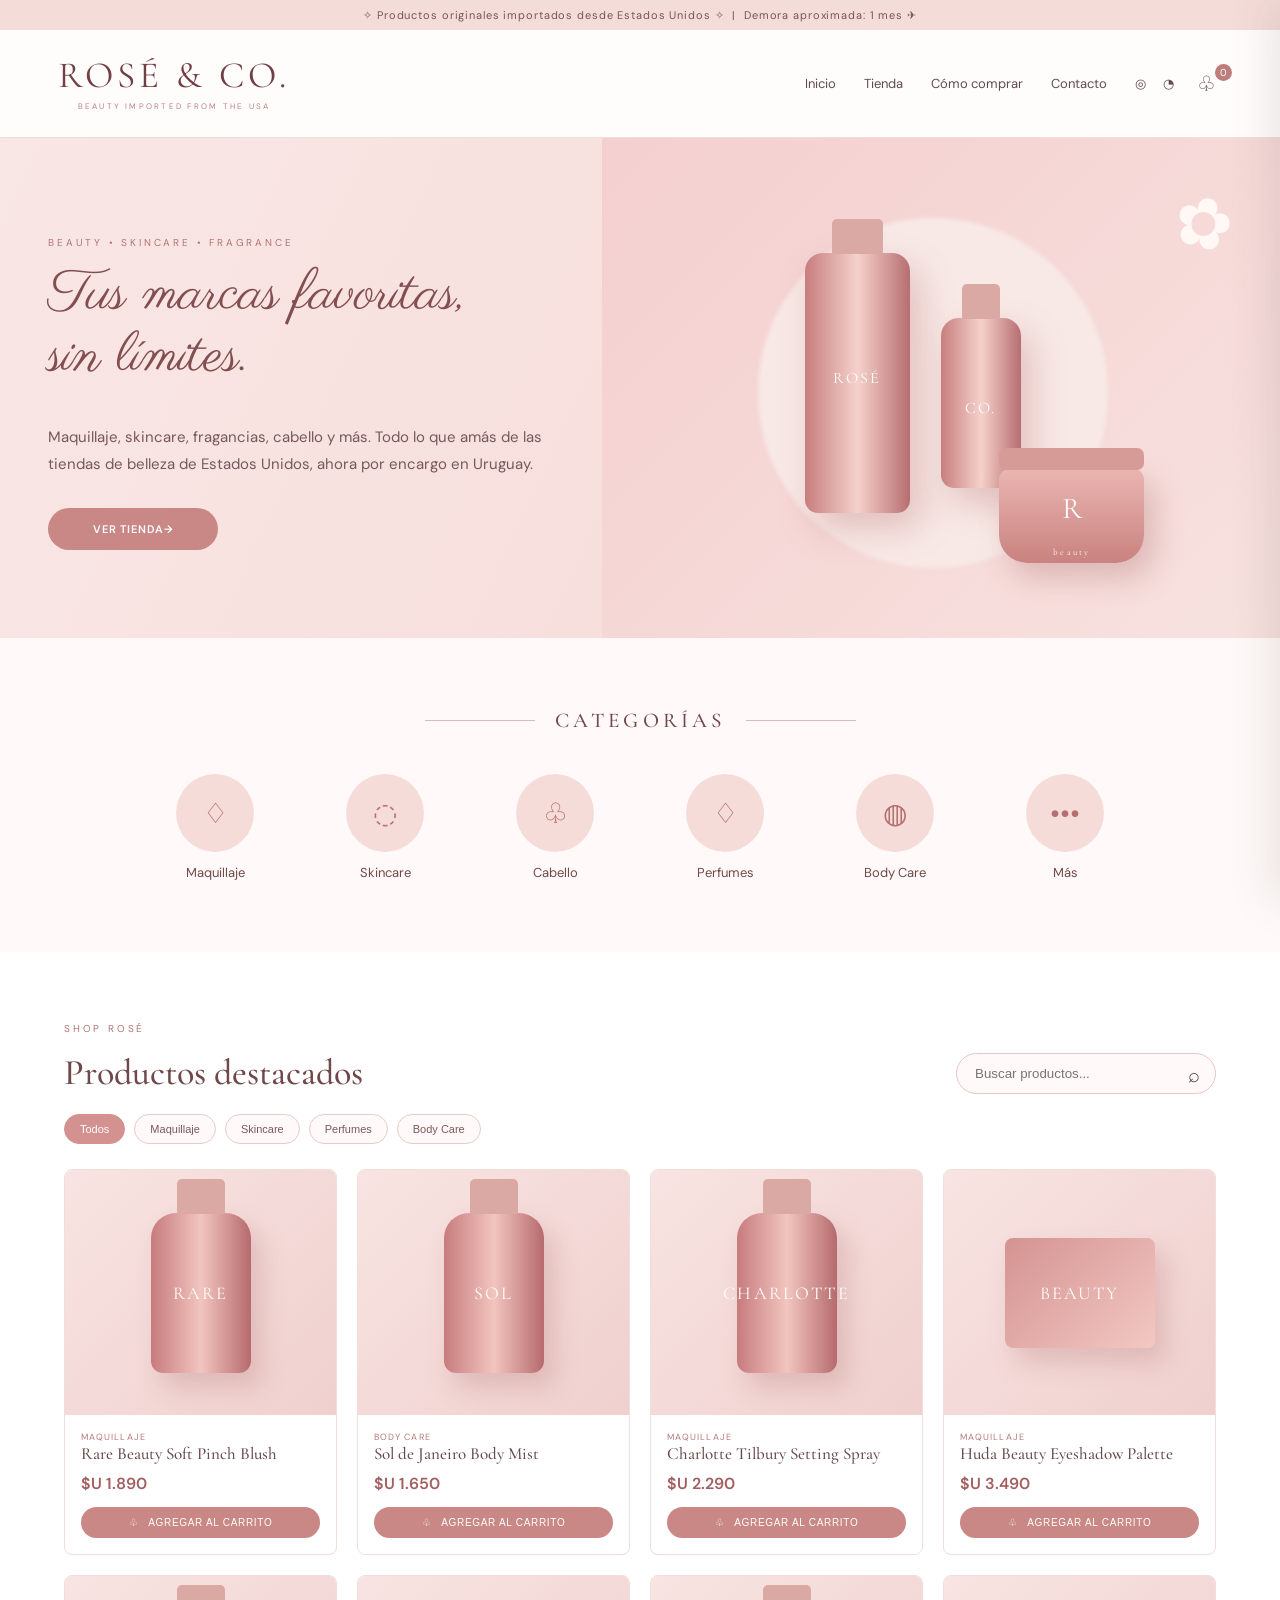
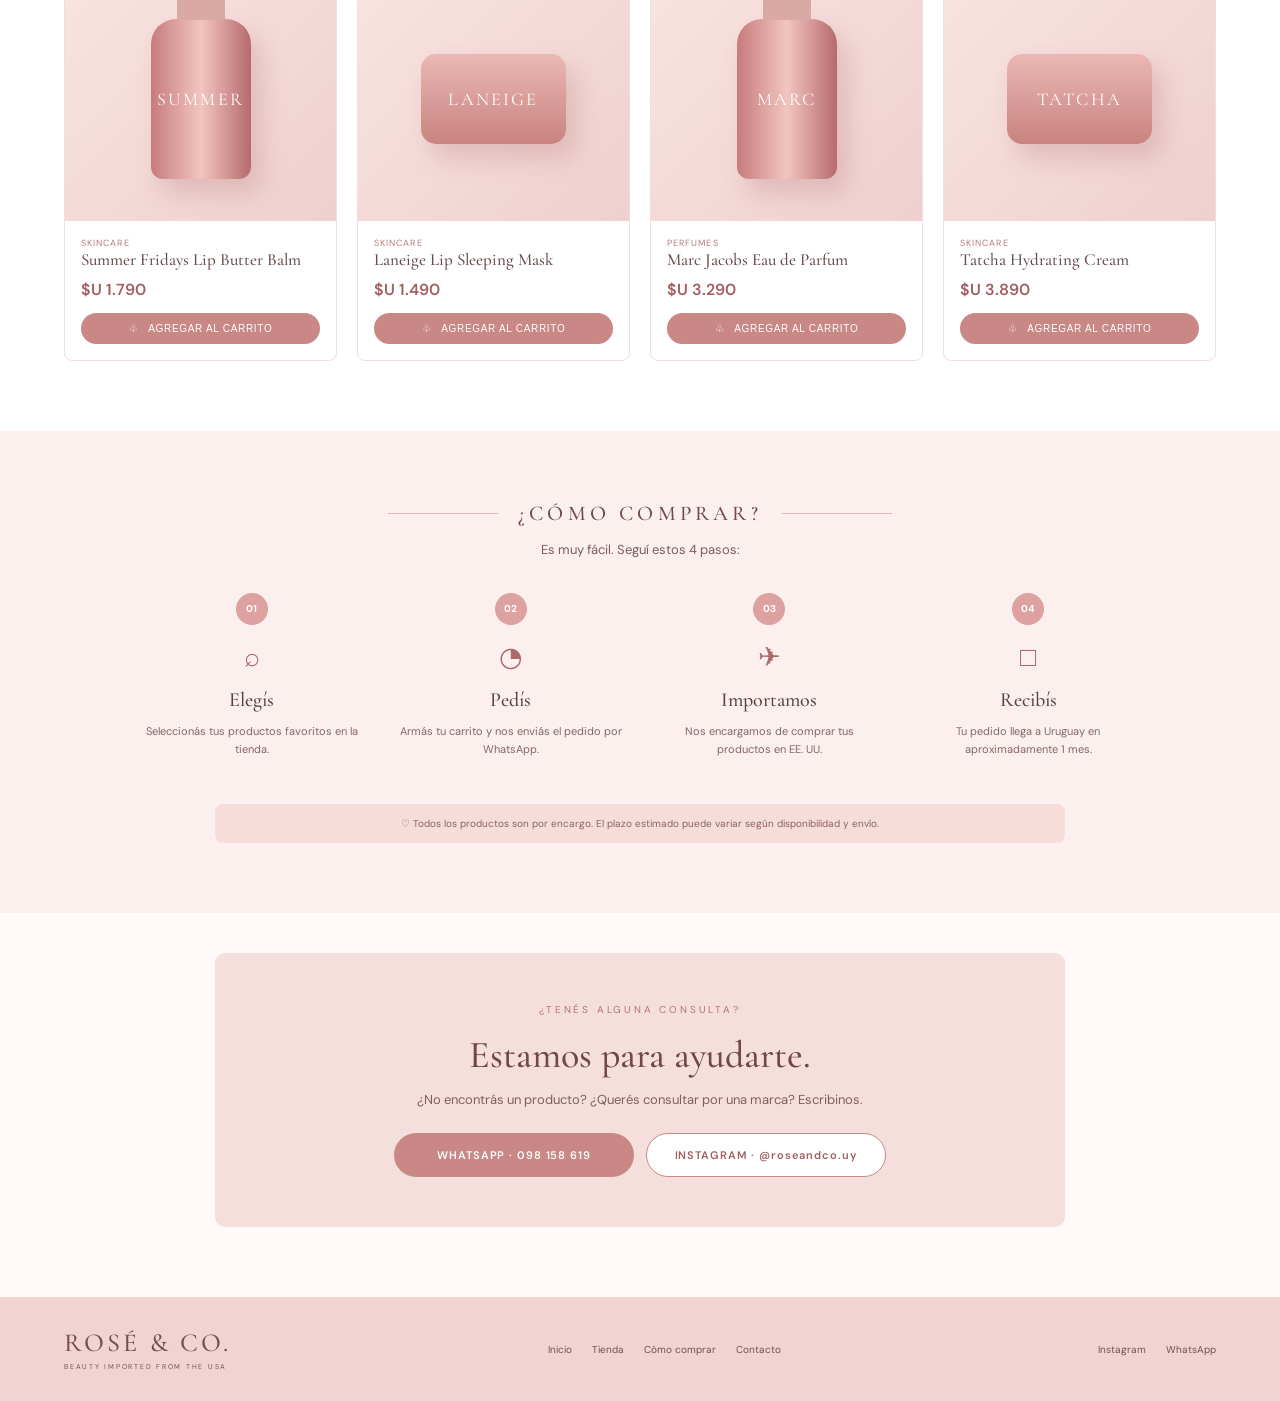
==== index.html @ e931d23b "Add files via upload" ====
<!DOCTYPE html>
<html lang="es">
<head>
  <meta charset="UTF-8">
  <meta name="viewport" content="width=device-width, initial-scale=1.0">
  <meta name="description" content="Rosé & Co. — Beauty importado de Estados Unidos por encargo.">
  <title>Rosé & Co. | Beauty from the USA</title>
  <link rel="preconnect" href="https://fonts.googleapis.com">
  <link rel="preconnect" href="https://fonts.gstatic.com" crossorigin>
  <link href="https://fonts.googleapis.com/css2?family=Cormorant+Garamond:wght@400;500;600&family=DM+Sans:wght@400;500;600&family=Parisienne&display=swap" rel="stylesheet">
  <link rel="stylesheet" href="styles.css">
</head>
<body>
  <div class="topbar">✧ Productos originales importados desde Estados Unidos ✧ &nbsp;|&nbsp; Demora aproximada: 1 mes ✈</div>

  <header class="header">
    <button class="mobile-menu" aria-label="Abrir menú">☰</button>
    <a class="logo" href="#inicio">
      <span>ROSÉ & CO.</span>
      <small>BEAUTY IMPORTED FROM THE USA</small>
    </a>
    <nav id="mainNav">
      <a href="#inicio">Inicio</a>
      <a href="#tienda">Tienda</a>
      <a href="#como-comprar">Cómo comprar</a>
      <a href="#contacto">Contacto</a>
    </nav>
    <div class="header-actions">
      <a href="https://instagram.com/roseandco.uy" target="_blank" aria-label="Instagram">◎</a>
      <a href="https://wa.me/59898158619" target="_blank" aria-label="WhatsApp">◔</a>
      <button class="cart-button" id="cartButton" aria-label="Abrir carrito">♧ <span id="cartCount">0</span></button>
    </div>
  </header>

  <main>
    <section class="hero" id="inicio">
      <div class="hero-copy">
        <p class="eyebrow">BEAUTY • SKINCARE • FRAGRANCE</p>
        <h1>Tus marcas favoritas,<br><em>sin límites.</em></h1>
        <p class="hero-text">Maquillaje, skincare, fragancias, cabello y más. Todo lo que amás de las tiendas de belleza de Estados Unidos, ahora por encargo en Uruguay.</p>
        <a class="primary-btn" href="#tienda">VER TIENDA <span>→</span></a>
      </div>
      <div class="hero-art" aria-hidden="true">
        <div class="glow"></div>
        <div class="bottle bottle-one"><span>ROSÉ</span></div>
        <div class="bottle bottle-two"><span>CO.</span></div>
        <div class="jar">R<br><small>beauty</small></div>
        <div class="flower">✿</div>
      </div>
    </section>

    <section class="categories section">
      <div class="section-title"><span></span><h2>CATEGORÍAS</h2><span></span></div>
      <div class="category-grid">
        <button class="category" data-category="Maquillaje"><i>♢</i><span>Maquillaje</span></button>
        <button class="category" data-category="Skincare"><i>◌</i><span>Skincare</span></button>
        <button class="category" data-category="Cabello"><i>♧</i><span>Cabello</span></button>
        <button class="category" data-category="Perfumes"><i>♢</i><span>Perfumes</span></button>
        <button class="category" data-category="Body Care"><i>◍</i><span>Body Care</span></button>
        <button class="category" data-category="Todos"><i>•••</i><span>Más</span></button>
      </div>
    </section>

    <section class="shop section" id="tienda">
      <div class="section-heading">
        <div>
          <p class="eyebrow">SHOP ROSÉ</p>
          <h2>Productos destacados</h2>
        </div>
        <div class="search-wrap">
          <input id="search" type="search" placeholder="Buscar productos..." aria-label="Buscar productos">
          <span>⌕</span>
        </div>
      </div>
      <div class="filter-row">
        <button class="filter active" data-filter="Todos">Todos</button>
        <button class="filter" data-filter="Maquillaje">Maquillaje</button>
        <button class="filter" data-filter="Skincare">Skincare</button>
        <button class="filter" data-filter="Perfumes">Perfumes</button>
        <button class="filter" data-filter="Body Care">Body Care</button>
      </div>
      <div class="product-grid" id="productGrid"></div>
    </section>

    <section class="how section" id="como-comprar">
      <div class="section-title"><span></span><h2>¿CÓMO COMPRAR?</h2><span></span></div>
      <p class="center-text">Es muy fácil. Seguí estos 4 pasos:</p>
      <div class="steps">
        <div class="step"><b>01</b><i>⌕</i><h3>Elegís</h3><p>Seleccionás tus productos favoritos en la tienda.</p></div>
        <div class="step"><b>02</b><i>◔</i><h3>Pedís</h3><p>Armás tu carrito y nos enviás el pedido por WhatsApp.</p></div>
        <div class="step"><b>03</b><i>✈</i><h3>Importamos</h3><p>Nos encargamos de comprar tus productos en EE. UU.</p></div>
        <div class="step"><b>04</b><i>□</i><h3>Recibís</h3><p>Tu pedido llega a Uruguay en aproximadamente 1 mes.</p></div>
      </div>
      <div class="notice">♡ Todos los productos son por encargo. El plazo estimado puede variar según disponibilidad y envío.</div>
    </section>

    <section class="contact section" id="contacto">
      <div class="contact-card">
        <p class="eyebrow">¿TENÉS ALGUNA CONSULTA?</p>
        <h2>Estamos para ayudarte.</h2>
        <p>¿No encontrás un producto? ¿Querés consultar por una marca? Escribinos.</p>
        <div class="contact-buttons">
          <a class="primary-btn" href="https://wa.me/59898158619?text=Hola%20Ros%C3%A9%20%26%20Co.%2C%20quiero%20hacer%20una%20consulta." target="_blank">WHATSAPP · 098 158 619</a>
          <a class="secondary-btn" href="https://instagram.com/roseandco.uy" target="_blank">INSTAGRAM · @roseandco.uy</a>
        </div>
      </div>
    </section>
  </main>

  <footer>
    <div class="footer-logo">ROSÉ & CO.<small>BEAUTY IMPORTED FROM THE USA</small></div>
    <div class="footer-links"><a href="#inicio">Inicio</a><a href="#tienda">Tienda</a><a href="#como-comprar">Cómo comprar</a><a href="#contacto">Contacto</a></div>
    <div class="footer-social"><a href="https://instagram.com/roseandco.uy" target="_blank">Instagram</a><a href="https://wa.me/59898158619" target="_blank">WhatsApp</a></div>
  </footer>

  <aside class="cart-panel" id="cartPanel" aria-label="Carrito">
    <div class="cart-head"><h2>Tu carrito</h2><button id="closeCart">×</button></div>
    <div class="cart-items" id="cartItems"><div class="empty-cart">Tu carrito está vacío ♡</div></div>
    <div class="cart-footer">
      <div class="total"><span>Total</span><strong id="cartTotal">$U 0</strong></div>
      <p>Los productos son por encargo y demoran aproximadamente 1 mes.</p>
      <button class="primary-btn full" id="checkout">REALIZAR PEDIDO POR WHATSAPP</button>
    </div>
  </aside>
  <div class="overlay" id="overlay"></div>

  <script src="script.js"></script>
</body>
</html>
---- styles.css ----
*{box-sizing:border-box}html{scroll-behavior:smooth}body{margin:0;background:#fffaf9;color:#593f40;font-family:"DM Sans",sans-serif}.topbar{background:#f4dcd9;color:#765557;text-align:center;font-size:11px;letter-spacing:.08em;padding:8px 12px}.header{height:108px;background:#fffdfc;border-bottom:1px solid #f0dedb;display:flex;align-items:center;justify-content:space-between;padding:0 4.5%;position:sticky;top:0;z-index:20}.logo{text-decoration:none;color:#713f43;text-align:center;line-height:1}.logo span{display:block;font-family:"Cormorant Garamond",serif;font-size:37px;letter-spacing:.11em}.logo small{display:block;margin-top:8px;font-size:8px;letter-spacing:.28em;color:#b88383}.header nav{display:flex;gap:28px;margin-left:auto;margin-right:28px}.header nav a,.header-actions a{color:#614b4d;text-decoration:none;font-size:13px}.header-actions{display:flex;align-items:center;gap:17px}.cart-button{border:0;background:transparent;color:#614b4d;font-size:21px;cursor:pointer;position:relative}.cart-button span{position:absolute;top:-7px;right:-10px;background:#bd7d7c;color:#fff;border-radius:50%;width:17px;height:17px;font:10px/17px "DM Sans"}.mobile-menu{display:none;border:0;background:none;font-size:22px;color:#71484a}.hero{min-height:500px;display:grid;grid-template-columns:47% 53%;background:linear-gradient(115deg,#f9e7e5,#f5d8d5);overflow:hidden}.hero-copy{padding:80px 8% 70px;display:flex;flex-direction:column;justify-content:center;position:relative;z-index:2}.eyebrow{font-size:10px;letter-spacing:.28em;color:#b27475;margin:0 0 16px}.hero h1{font-family:"Parisienne",cursive;font-size:56px;line-height:1.1;font-weight:400;color:#824e50;margin:0 0 20px}.hero h1 em{font-style:normal}.hero-text{max-width:500px;font-size:15px;line-height:1.8;color:#77585a;margin-bottom:30px}.primary-btn,.secondary-btn{display:inline-flex;align-items:center;justify-content:center;border-radius:30px;padding:14px 25px;text-decoration:none;font-size:11px;letter-spacing:.08em;font-weight:600;cursor:pointer;border:0}.primary-btn{background:#c98785;color:#fff}.primary-btn:hover{background:#b97472}.secondary-btn{border:1px solid #c98785;color:#a05e60;background:#fff}.hero .primary-btn{width:170px}.hero-art{position:relative;min-height:500px;background:radial-gradient(circle at 48% 42%,#fff8f6 0 13%,transparent 14%),linear-gradient(135deg,#f4cfcf,#f7e2df)}.glow{position:absolute;width:350px;height:350px;border-radius:50%;background:#f8e9e6;filter:blur(2px);top:80px;left:23%}.bottle{position:absolute;background:linear-gradient(90deg,#c77e7e,#f5d1cb,#b76e70);box-shadow:10px 15px 35px #b36d6d55;border-radius:18px 18px 13px 13px;color:white;text-align:center;font-family:"Cormorant Garamond";letter-spacing:.15em}.bottle-one{width:105px;height:260px;left:30%;top:115px;padding-top:115px}.bottle-two{width:80px;height:170px;left:50%;top:180px;padding-top:80px}.bottle:before{content:"";position:absolute;width:48%;height:35px;left:26%;top:-34px;background:#dba9a4;border-radius:5px 5px 2px 2px}.jar{position:absolute;right:20%;bottom:75px;width:145px;height:95px;background:linear-gradient(#eab6b2,#c98280);border-radius:12px 12px 28px 28px;color:white;text-align:center;padding-top:22px;font-family:"Cormorant Garamond";font-size:30px;box-shadow:10px 15px 30px #a9696955}.jar:before{content:"";position:absolute;left:0;top:-20px;width:100%;height:22px;background:#d69b97;border-radius:7px}.jar small{font-size:9px;letter-spacing:.25em}.flower{position:absolute;right:7%;top:40px;font-size:70px;color:#fff8f5;transform:rotate(15deg)}.section{padding:70px 5%}.section-title{display:flex;align-items:center;justify-content:center;gap:20px;margin-bottom:40px}.section-title span{height:1px;background:#ddbab7;width:110px}.section-title h2{font:500 21px "Cormorant Garamond";letter-spacing:.2em;color:#71484a;margin:0}.category-grid{display:grid;grid-template-columns:repeat(6,1fr);gap:20px;max-width:1000px;margin:auto}.category{background:none;border:0;color:#71484a;cursor:pointer;font-family:inherit}.category i{font-style:normal;display:flex;align-items:center;justify-content:center;margin:auto auto 12px;width:78px;height:78px;border-radius:50%;background:#f5dcd9;color:#b66f70;font-size:28px}.category span{font-size:13px}.shop{background:#fff}.section-heading{display:flex;align-items:end;justify-content:space-between;max-width:1180px;margin:auto 0 20px}.section-heading h2{font:500 36px "Cormorant Garamond";margin:0;color:#71484a}.search-wrap{position:relative}.search-wrap input{width:260px;border:1px solid #e3c8c5;border-radius:25px;padding:12px 40px 12px 18px;background:#fffaf9;outline:none;color:#71484a}.search-wrap span{position:absolute;right:16px;top:9px;font-size:20px}.filter-row{display:flex;gap:9px;max-width:1180px;margin:0 auto 25px;flex-wrap:wrap}.filter{border:1px solid #e5ccca;background:#fffaf9;border-radius:20px;padding:8px 15px;color:#7b595b;cursor:pointer;font-size:11px}.filter.active,.filter:hover{background:#d3918f;color:#fff;border-color:#d3918f}.product-grid{display:grid;grid-template-columns:repeat(4,1fr);gap:20px;max-width:1180px;margin:auto}.product-card{border:1px solid #f0dedb;background:#fff;border-radius:8px;overflow:hidden;transition:.2s}.product-card:hover{transform:translateY(-3px);box-shadow:0 12px 30px #8c595912}.product-image{height:245px;background:linear-gradient(135deg,#f8e4e2,#efd0ce);display:flex;align-items:center;justify-content:center;position:relative}.product-image .shape{width:100px;height:160px;border-radius:25px 25px 12px 12px;background:linear-gradient(90deg,#c77b7d,#f2c5bf,#b66a6d);box-shadow:10px 14px 25px #a6656540;display:flex;align-items:center;justify-content:center;color:white;font-family:"Cormorant Garamond";font-size:18px;letter-spacing:.12em}.product-image .shape.round{width:145px;height:90px;border-radius:15px;background:linear-gradient(#eab8b3,#c98380)}.product-image .shape.flat{width:150px;height:110px;border-radius:8px;background:linear-gradient(135deg,#d49391,#f3c8c3)}.product-info{padding:16px}.product-info h3{font:500 17px "Cormorant Garamond";margin:0 0 5px;color:#66494b}.product-info .category-name{font-size:9px;letter-spacing:.12em;color:#b17c7c;text-transform:uppercase}.price{font-weight:600;color:#a25e60;margin:9px 0 13px}.add{width:100%;border:0;border-radius:20px;padding:10px;background:#c98785;color:#fff;font-size:10px;letter-spacing:.07em;cursor:pointer}.how{background:#fcf0ee}.center-text{text-align:center;color:#7c5c5d;margin-top:-25px;margin-bottom:35px;font-size:13px}.steps{display:grid;grid-template-columns:repeat(4,1fr);max-width:1000px;margin:auto;gap:35px}.step{text-align:center;position:relative}.step b{display:block;margin:auto;width:32px;height:32px;border-radius:50%;background:#dda19f;color:white;font-size:10px;line-height:32px}.step i{display:block;font-style:normal;font-size:27px;color:#ad686a;margin:14px}.step h3{font:500 20px "Cormorant Garamond";margin:0}.step p{font-size:11px;line-height:1.6;color:#856566}.notice{max-width:850px;margin:35px auto 0;background:#f6ddda;border-radius:8px;padding:13px;text-align:center;font-size:10px;color:#8b6263}.contact{padding-top:40px}.contact-card{max-width:850px;margin:auto;background:#f5dfdc;border-radius:10px;padding:50px;text-align:center}.contact-card h2{font:500 38px "Cormorant Garamond";margin:0 0 10px;color:#71484a}.contact-card p:not(.eyebrow){font-size:13px;color:#805e60}.contact-buttons{display:flex;justify-content:center;gap:12px;margin-top:25px;flex-wrap:wrap}.contact-buttons .primary-btn,.contact-buttons .secondary-btn{min-width:240px}footer{background:#f1d4d2;padding:30px 5%;display:flex;align-items:center;justify-content:space-between;color:#754f51}.footer-logo{font:500 26px "Cormorant Garamond";letter-spacing:.12em}.footer-logo small{display:block;font:7px "DM Sans";letter-spacing:.25em;margin-top:4px}.footer-links,.footer-social{display:flex;gap:20px}.footer-links a,.footer-social a{font-size:10px;text-decoration:none;color:#754f51}.cart-panel{position:fixed;z-index:50;right:-430px;top:0;height:100vh;width:min(430px,100vw);background:#fffdfc;box-shadow:-10px 0 40px #593f4020;transition:.3s;display:flex;flex-direction:column}.cart-panel.open{right:0}.cart-head{display:flex;justify-content:space-between;align-items:center;padding:24px;border-bottom:1px solid #f0dedb}.cart-head h2{font:500 28px "Cormorant Garamond";margin:0}.cart-head button{border:0;background:none;font-size:30px;color:#71484a;cursor:pointer}.cart-items{padding:20px;overflow:auto;flex:1}.empty-cart{text-align:center;color:#a27677;padding:60px 20px}.cart-item{display:grid;grid-template-columns:70px 1fr auto;gap:12px;align-items:center;padding:12px 0;border-bottom:1px solid #f2e3e0}.cart-thumb{height:70px;border-radius:8px;background:linear-gradient(135deg,#f7dfdd,#e9c2bf);display:flex;align-items:center;justify-content:center;color:#9d6061;font-family:"Cormorant Garamond"}.cart-item h4{margin:0;font:500 16px "Cormorant Garamond"}.cart-item p{margin:4px 0;font-size:10px;color:#a06d6e}.qty{display:flex;align-items:center;gap:8px}.qty button{border:1px solid #e3c8c5;background:white;border-radius:50%;width:22px;height:22px;cursor:pointer;color:#a26061}.remove{border:0;background:none;color:#b87c7d;font-size:11px;cursor:pointer}.cart-footer{padding:20px;border-top:1px solid #f0dedb}.total{display:flex;justify-content:space-between;font-size:13px}.total strong{color:#a15f60;font-size:19px}.cart-footer p{font-size:10px;line-height:1.5;color:#8c6869}.full{width:100%}.overlay{display:none;position:fixed;inset:0;background:#4c303055;z-index:40}.overlay.show{display:block}
@media(max-width:900px){.header{height:82px}.mobile-menu{display:block}.header nav{display:none;position:absolute;top:82px;left:0;right:0;background:#fff;padding:20px;flex-direction:column;margin:0;border-bottom:1px solid #f0dedb}.header nav.open{display:flex}.logo span{font-size:29px}.header-actions{gap:10px}.hero{grid-template-columns:1fr}.hero-copy{padding:60px 7%}.hero-art{display:none}.category-grid{grid-template-columns:repeat(3,1fr)}.product-grid{grid-template-columns:repeat(2,1fr)}.steps{grid-template-columns:repeat(2,1fr)}.section-heading{align-items:start;gap:20px;flex-direction:column}.search-wrap input{width:min(100%,400px)}}
@media(max-width:560px){.topbar{font-size:9px}.header{padding:0 18px}.header-actions a{display:none}.hero h1{font-size:45px}.hero-text{font-size:13px}.section{padding:52px 18px}.category-grid{grid-template-columns:repeat(3,1fr);gap:18px 6px}.category i{width:62px;height:62px}.product-grid{grid-template-columns:1fr 1fr;gap:12px}.product-image{height:170px}.product-image .shape{transform:scale(.72)}.product-info{padding:11px}.product-info h3{font-size:15px}.steps{grid-template-columns:1fr 1fr;gap:18px}.contact-card{padding:35px 20px}.contact-card h2{font-size:32px}footer{flex-direction:column;gap:20px;text-align:center}.footer-links{flex-wrap:wrap;justify-content:center}}
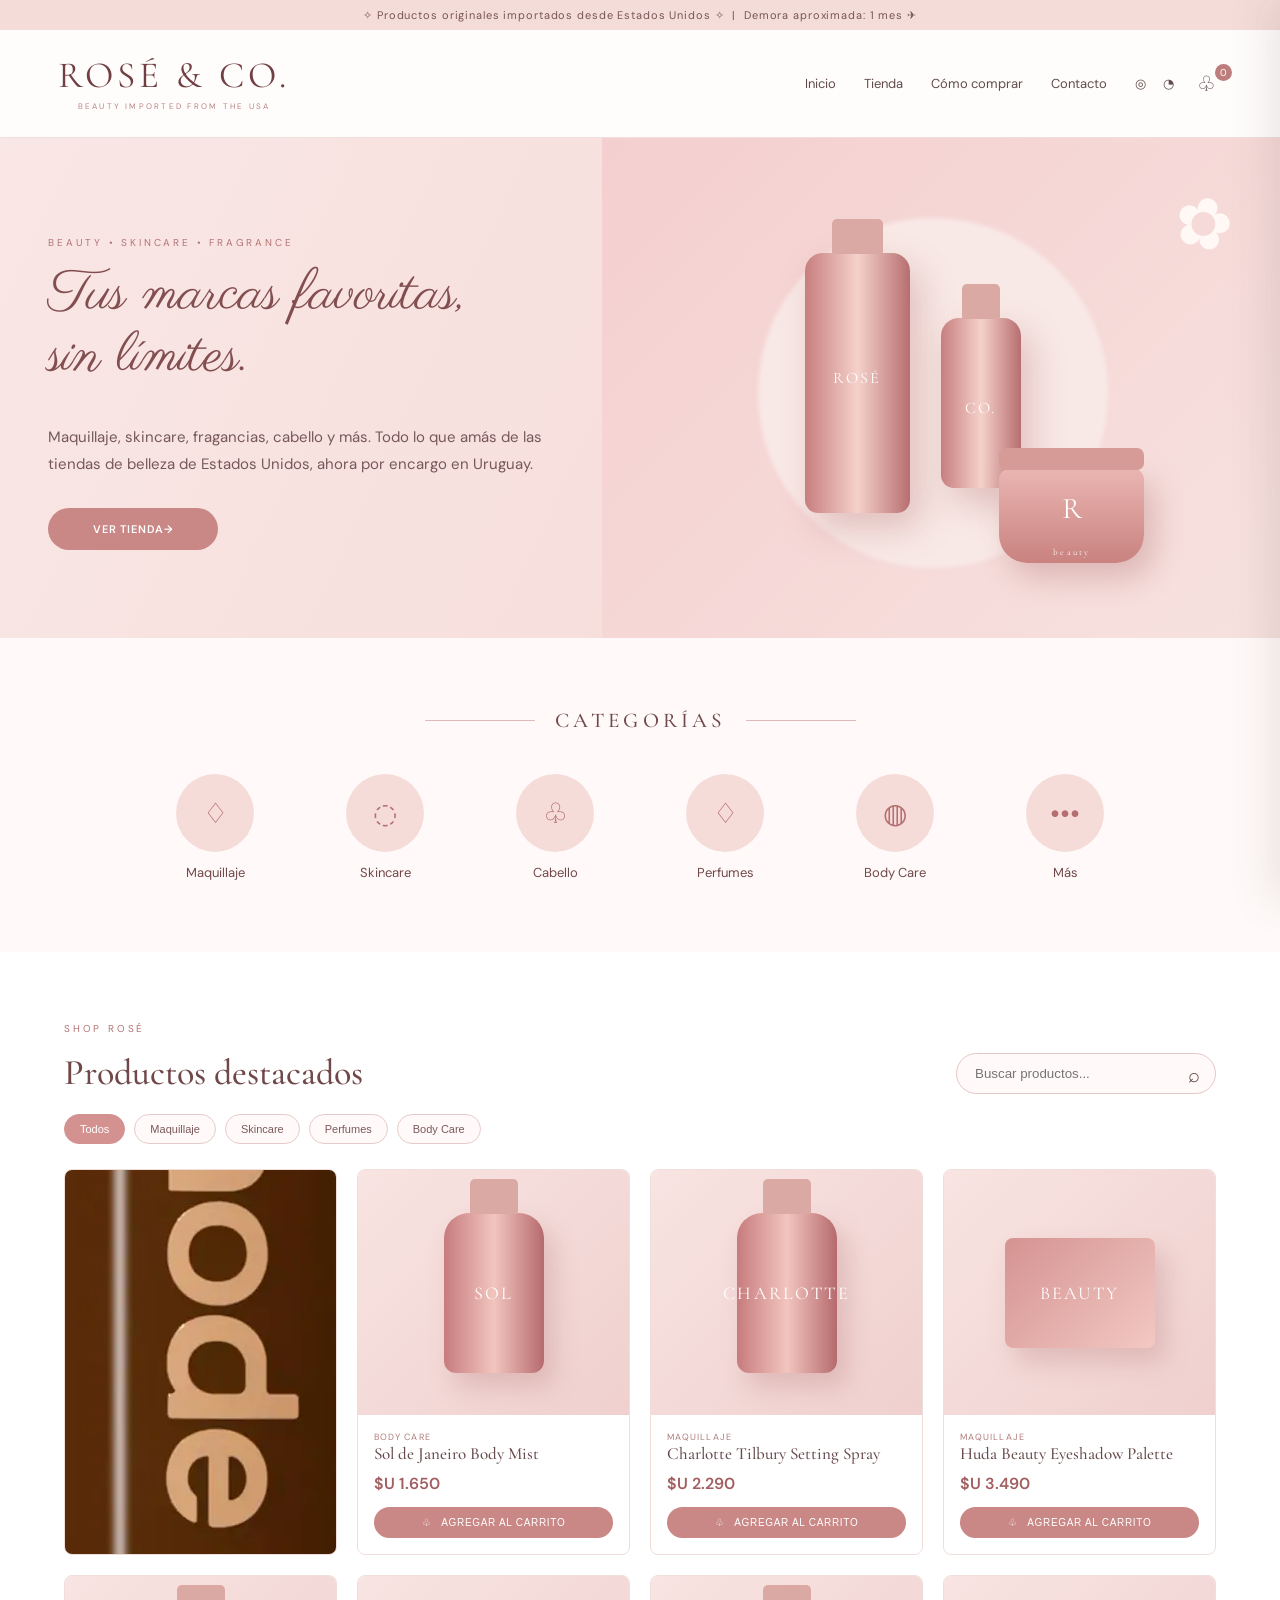
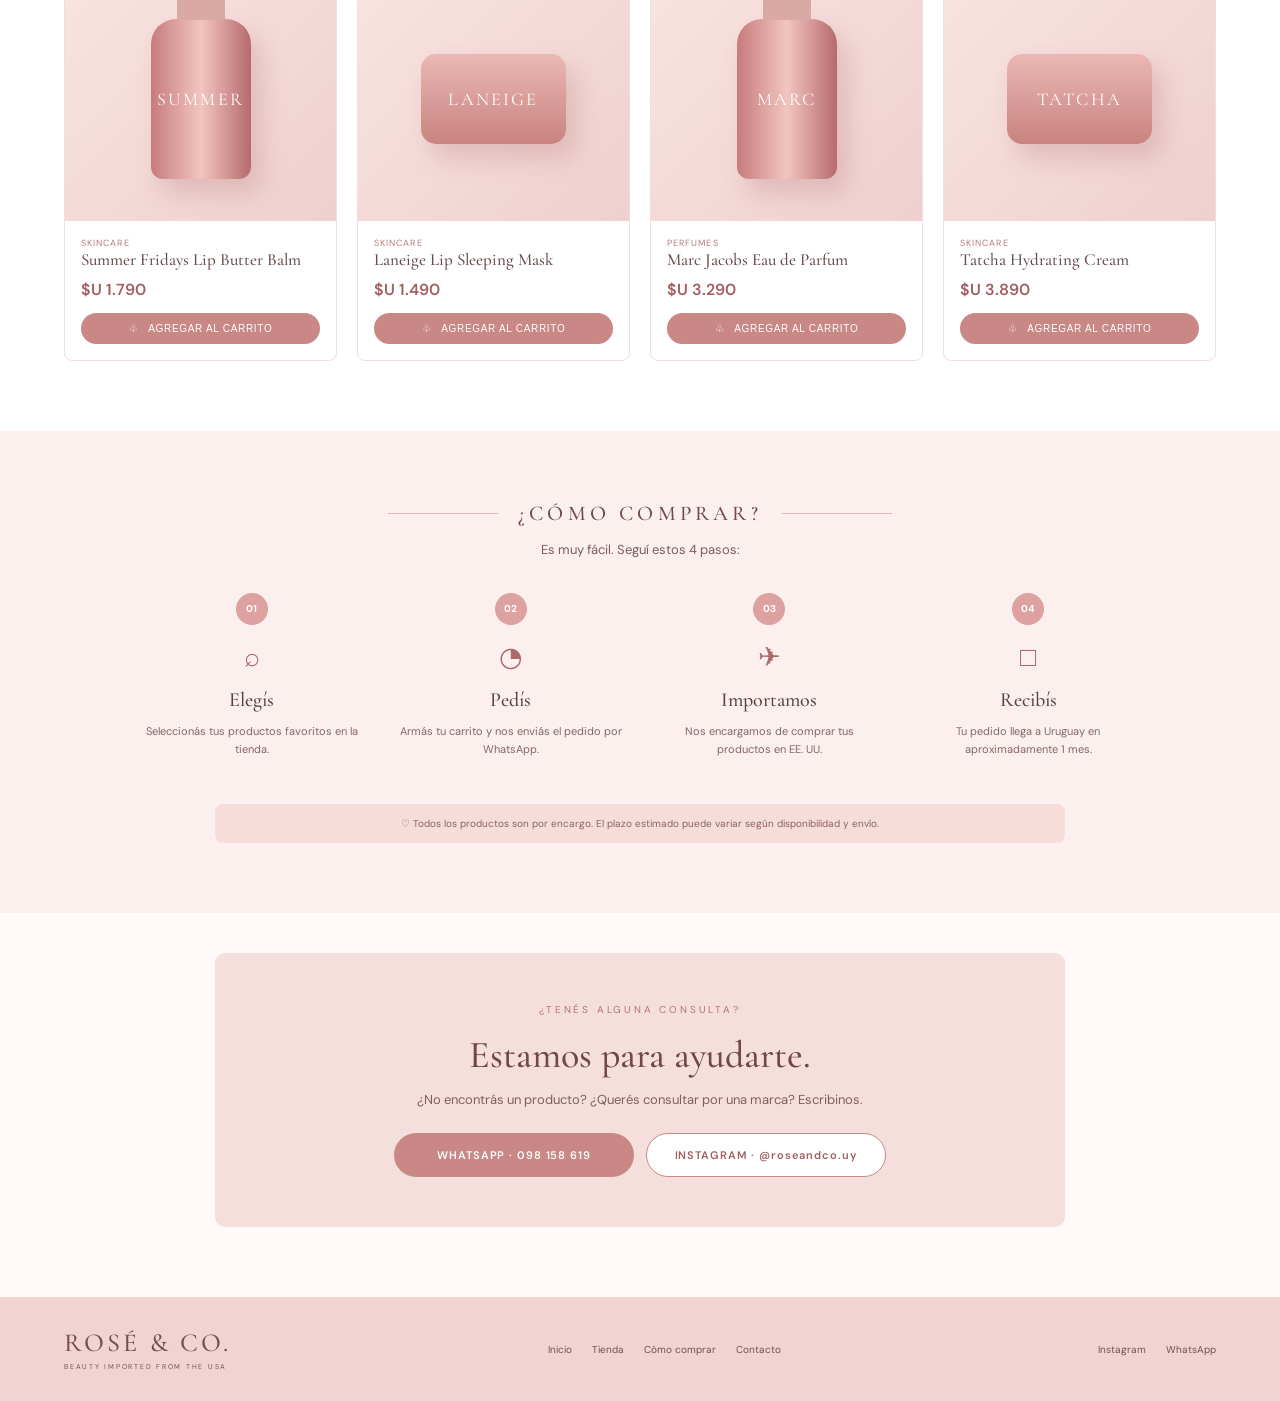
==== commit 1657d22e: "Refactor HTML structure and formatting" ====
--- a/index.html
+++ b/index.html
@@ -3,127 +3,578 @@
 <head>
   <meta charset="UTF-8">
   <meta name="viewport" content="width=device-width, initial-scale=1.0">
-  <meta name="description" content="Rosé & Co. — Beauty importado de Estados Unidos por encargo.">
+
+  <meta
+    name="description"
+    content="Rosé & Co. — Beauty importado de Estados Unidos por encargo."
+  >
+
   <title>Rosé & Co. | Beauty from the USA</title>
+
   <link rel="preconnect" href="https://fonts.googleapis.com">
   <link rel="preconnect" href="https://fonts.gstatic.com" crossorigin>
-  <link href="https://fonts.googleapis.com/css2?family=Cormorant+Garamond:wght@400;500;600&family=DM+Sans:wght@400;500;600&family=Parisienne&display=swap" rel="stylesheet">
+
+  <link
+    href="https://fonts.googleapis.com/css2?family=Cormorant+Garamond:wght@400;500;600&family=DM+Sans:wght@400;500;600&family=Parisienne&display=swap"
+    rel="stylesheet"
+  >
+
   <link rel="stylesheet" href="styles.css">
 </head>
+
 <body>
-  <div class="topbar">✧ Productos originales importados desde Estados Unidos ✧ &nbsp;|&nbsp; Demora aproximada: 1 mes ✈</div>
+
+  <div class="topbar">
+    ✧ Productos originales importados desde Estados Unidos ✧
+    &nbsp;|&nbsp;
+    Demora aproximada: 1 mes ✈
+  </div>
+
 
   <header class="header">
-    <button class="mobile-menu" aria-label="Abrir menú">☰</button>
+
+    <button class="mobile-menu" aria-label="Abrir menú">
+      ☰
+    </button>
+
     <a class="logo" href="#inicio">
       <span>ROSÉ & CO.</span>
       <small>BEAUTY IMPORTED FROM THE USA</small>
     </a>
+
     <nav id="mainNav">
       <a href="#inicio">Inicio</a>
       <a href="#tienda">Tienda</a>
       <a href="#como-comprar">Cómo comprar</a>
       <a href="#contacto">Contacto</a>
     </nav>
+
     <div class="header-actions">
-      <a href="https://instagram.com/roseandco.uy" target="_blank" aria-label="Instagram">◎</a>
-      <a href="https://wa.me/59898158619" target="_blank" aria-label="WhatsApp">◔</a>
-      <button class="cart-button" id="cartButton" aria-label="Abrir carrito">♧ <span id="cartCount">0</span></button>
-    </div>
+
+      <a
+        href="https://instagram.com/roseandco.uy"
+        target="_blank"
+        aria-label="Instagram"
+      >
+        ◎
+      </a>
+
+      <a
+        href="https://wa.me/59898158619"
+        target="_blank"
+        aria-label="WhatsApp"
+      >
+        ◔
+      </a>
+
+      <button
+        class="cart-button"
+        id="cartButton"
+        aria-label="Abrir carrito"
+      >
+        ♧
+        <span id="cartCount">0</span>
+      </button>
+
+    </div>
+
   </header>
 
+
   <main>
+
+    <!-- HERO -->
+
     <section class="hero" id="inicio">
+
       <div class="hero-copy">
-        <p class="eyebrow">BEAUTY • SKINCARE • FRAGRANCE</p>
-        <h1>Tus marcas favoritas,<br><em>sin límites.</em></h1>
-        <p class="hero-text">Maquillaje, skincare, fragancias, cabello y más. Todo lo que amás de las tiendas de belleza de Estados Unidos, ahora por encargo en Uruguay.</p>
-        <a class="primary-btn" href="#tienda">VER TIENDA <span>→</span></a>
-      </div>
+
+        <p class="eyebrow">
+          BEAUTY • SKINCARE • FRAGRANCE
+        </p>
+
+        <h1>
+          Tus marcas favoritas,<br>
+          <em>sin límites.</em>
+        </h1>
+
+        <p class="hero-text">
+          Maquillaje, skincare, fragancias, cabello y más.
+          Todo lo que amás de las tiendas de belleza de Estados Unidos,
+          ahora por encargo en Uruguay.
+        </p>
+
+        <a class="primary-btn" href="#tienda">
+          VER TIENDA
+          <span>→</span>
+        </a>
+
+      </div>
+
+
       <div class="hero-art" aria-hidden="true">
+
         <div class="glow"></div>
-        <div class="bottle bottle-one"><span>ROSÉ</span></div>
-        <div class="bottle bottle-two"><span>CO.</span></div>
-        <div class="jar">R<br><small>beauty</small></div>
-        <div class="flower">✿</div>
-      </div>
+
+        <div class="bottle bottle-one">
+          <span>ROSÉ</span>
+        </div>
+
+        <div class="bottle bottle-two">
+          <span>CO.</span>
+        </div>
+
+        <div class="jar">
+          R
+          <br>
+          <small>beauty</small>
+        </div>
+
+        <div class="flower">
+          ✿
+        </div>
+
+      </div>
+
     </section>
 
+
+    <!-- CATEGORÍAS -->
+
     <section class="categories section">
-      <div class="section-title"><span></span><h2>CATEGORÍAS</h2><span></span></div>
+
+      <div class="section-title">
+        <span></span>
+        <h2>CATEGORÍAS</h2>
+        <span></span>
+      </div>
+
+
       <div class="category-grid">
-        <button class="category" data-category="Maquillaje"><i>♢</i><span>Maquillaje</span></button>
-        <button class="category" data-category="Skincare"><i>◌</i><span>Skincare</span></button>
-        <button class="category" data-category="Cabello"><i>♧</i><span>Cabello</span></button>
-        <button class="category" data-category="Perfumes"><i>♢</i><span>Perfumes</span></button>
-        <button class="category" data-category="Body Care"><i>◍</i><span>Body Care</span></button>
-        <button class="category" data-category="Todos"><i>•••</i><span>Más</span></button>
-      </div>
+
+        <button
+          class="category"
+          data-category="Maquillaje"
+        >
+          <i>♢</i>
+          <span>Maquillaje</span>
+        </button>
+
+
+        <button
+          class="category"
+          data-category="Skincare"
+        >
+          <i>◌</i>
+          <span>Skincare</span>
+        </button>
+
+
+        <button
+          class="category"
+          data-category="Cabello"
+        >
+          <i>♧</i>
+          <span>Cabello</span>
+        </button>
+
+
+        <button
+          class="category"
+          data-category="Perfumes"
+        >
+          <i>♢</i>
+          <span>Perfumes</span>
+        </button>
+
+
+        <button
+          class="category"
+          data-category="Body Care"
+        >
+          <i>◍</i>
+          <span>Body Care</span>
+        </button>
+
+
+        <button
+          class="category"
+          data-category="Todos"
+        >
+          <i>•••</i>
+          <span>Más</span>
+        </button>
+
+      </div>
+
     </section>
 
+
+    <!-- TIENDA -->
+
     <section class="shop section" id="tienda">
+
       <div class="section-heading">
+
         <div>
-          <p class="eyebrow">SHOP ROSÉ</p>
-          <h2>Productos destacados</h2>
-        </div>
+
+          <p class="eyebrow">
+            SHOP ROSÉ
+          </p>
+
+          <h2>
+            Productos destacados
+          </h2>
+
+        </div>
+
+
         <div class="search-wrap">
-          <input id="search" type="search" placeholder="Buscar productos..." aria-label="Buscar productos">
+
+          <input
+            id="search"
+            type="search"
+            placeholder="Buscar productos..."
+            aria-label="Buscar productos"
+          >
+
           <span>⌕</span>
-        </div>
-      </div>
+
+        </div>
+
+      </div>
+
+
       <div class="filter-row">
-        <button class="filter active" data-filter="Todos">Todos</button>
-        <button class="filter" data-filter="Maquillaje">Maquillaje</button>
-        <button class="filter" data-filter="Skincare">Skincare</button>
-        <button class="filter" data-filter="Perfumes">Perfumes</button>
-        <button class="filter" data-filter="Body Care">Body Care</button>
-      </div>
-      <div class="product-grid" id="productGrid"></div>
+
+        <button
+          class="filter active"
+          data-filter="Todos"
+        >
+          Todos
+        </button>
+
+        <button
+          class="filter"
+          data-filter="Maquillaje"
+        >
+          Maquillaje
+        </button>
+
+        <button
+          class="filter"
+          data-filter="Skincare"
+        >
+          Skincare
+        </button>
+
+        <button
+          class="filter"
+          data-filter="Perfumes"
+        >
+          Perfumes
+        </button>
+
+        <button
+          class="filter"
+          data-filter="Body Care"
+        >
+          Body Care
+        </button>
+
+      </div>
+
+
+      <div
+        class="product-grid"
+        id="productGrid"
+      >
+      </div>
+
     </section>
 
+
+    <!-- CÓMO COMPRAR -->
+
     <section class="how section" id="como-comprar">
-      <div class="section-title"><span></span><h2>¿CÓMO COMPRAR?</h2><span></span></div>
-      <p class="center-text">Es muy fácil. Seguí estos 4 pasos:</p>
+
+      <div class="section-title">
+        <span></span>
+        <h2>¿CÓMO COMPRAR?</h2>
+        <span></span>
+      </div>
+
+      <p class="center-text">
+        Es muy fácil. Seguí estos 4 pasos:
+      </p>
+
+
       <div class="steps">
-        <div class="step"><b>01</b><i>⌕</i><h3>Elegís</h3><p>Seleccionás tus productos favoritos en la tienda.</p></div>
-        <div class="step"><b>02</b><i>◔</i><h3>Pedís</h3><p>Armás tu carrito y nos enviás el pedido por WhatsApp.</p></div>
-        <div class="step"><b>03</b><i>✈</i><h3>Importamos</h3><p>Nos encargamos de comprar tus productos en EE. UU.</p></div>
-        <div class="step"><b>04</b><i>□</i><h3>Recibís</h3><p>Tu pedido llega a Uruguay en aproximadamente 1 mes.</p></div>
-      </div>
-      <div class="notice">♡ Todos los productos son por encargo. El plazo estimado puede variar según disponibilidad y envío.</div>
+
+        <div class="step">
+
+          <b>01</b>
+
+          <i>⌕</i>
+
+          <h3>
+            Elegís
+          </h3>
+
+          <p>
+            Seleccionás tus productos favoritos en la tienda.
+          </p>
+
+        </div>
+
+
+        <div class="step">
+
+          <b>02</b>
+
+          <i>◔</i>
+
+          <h3>
+            Pedís
+          </h3>
+
+          <p>
+            Armás tu carrito y nos enviás el pedido por WhatsApp.
+          </p>
+
+        </div>
+
+
+        <div class="step">
+
+          <b>03</b>
+
+          <i>✈</i>
+
+          <h3>
+            Importamos
+          </h3>
+
+          <p>
+            Nos encargamos de comprar tus productos en EE. UU.
+          </p>
+
+        </div>
+
+
+        <div class="step">
+
+          <b>04</b>
+
+          <i>□</i>
+
+          <h3>
+            Recibís
+          </h3>
+
+          <p>
+            Tu pedido llega a Uruguay en aproximadamente 1 mes.
+          </p>
+
+        </div>
+
+      </div>
+
+
+      <div class="notice">
+        ♡ Todos los productos son por encargo.
+        El plazo estimado puede variar según disponibilidad y envío.
+      </div>
+
     </section>
 
-    <section class="contact section" id="contacto">
+
+    <!-- CONTACTO -->
+
+    <section
+      class="contact section"
+      id="contacto"
+    >
+
       <div class="contact-card">
-        <p class="eyebrow">¿TENÉS ALGUNA CONSULTA?</p>
-        <h2>Estamos para ayudarte.</h2>
-        <p>¿No encontrás un producto? ¿Querés consultar por una marca? Escribinos.</p>
+
+        <p class="eyebrow">
+          ¿TENÉS ALGUNA CONSULTA?
+        </p>
+
+        <h2>
+          Estamos para ayudarte.
+        </h2>
+
+        <p>
+          ¿No encontrás un producto?
+          ¿Querés consultar por una marca?
+          Escribinos.
+        </p>
+
+
         <div class="contact-buttons">
-          <a class="primary-btn" href="https://wa.me/59898158619?text=Hola%20Ros%C3%A9%20%26%20Co.%2C%20quiero%20hacer%20una%20consulta." target="_blank">WHATSAPP · 098 158 619</a>
-          <a class="secondary-btn" href="https://instagram.com/roseandco.uy" target="_blank">INSTAGRAM · @roseandco.uy</a>
-        </div>
-      </div>
+
+          <a
+            class="primary-btn"
+            href="https://wa.me/59898158619?text=Hola%20Ros%C3%A9%20%26%20Co.%2C%20quiero%20hacer%20una%20consulta."
+            target="_blank"
+          >
+            WHATSAPP · 098 158 619
+          </a>
+
+
+          <a
+            class="secondary-btn"
+            href="https://instagram.com/roseandco.uy"
+            target="_blank"
+          >
+            INSTAGRAM · @roseandco.uy
+          </a>
+
+        </div>
+
+      </div>
+
     </section>
+
   </main>
 
+
+  <!-- FOOTER -->
+
   <footer>
-    <div class="footer-logo">ROSÉ & CO.<small>BEAUTY IMPORTED FROM THE USA</small></div>
-    <div class="footer-links"><a href="#inicio">Inicio</a><a href="#tienda">Tienda</a><a href="#como-comprar">Cómo comprar</a><a href="#contacto">Contacto</a></div>
-    <div class="footer-social"><a href="https://instagram.com/roseandco.uy" target="_blank">Instagram</a><a href="https://wa.me/59898158619" target="_blank">WhatsApp</a></div>
+
+    <div class="footer-logo">
+      ROSÉ & CO.
+
+      <small>
+        BEAUTY IMPORTED FROM THE USA
+      </small>
+    </div>
+
+
+    <div class="footer-links">
+
+      <a href="#inicio">
+        Inicio
+      </a>
+
+      <a href="#tienda">
+        Tienda
+      </a>
+
+      <a href="#como-comprar">
+        Cómo comprar
+      </a>
+
+      <a href="#contacto">
+        Contacto
+      </a>
+
+    </div>
+
+
+    <div class="footer-social">
+
+      <a
+        href="https://instagram.com/roseandco.uy"
+        target="_blank"
+      >
+        Instagram
+      </a>
+
+      <a
+        href="https://wa.me/59898158619"
+        target="_blank"
+      >
+        WhatsApp
+      </a>
+
+    </div>
+
   </footer>
 
-  <aside class="cart-panel" id="cartPanel" aria-label="Carrito">
-    <div class="cart-head"><h2>Tu carrito</h2><button id="closeCart">×</button></div>
-    <div class="cart-items" id="cartItems"><div class="empty-cart">Tu carrito está vacío ♡</div></div>
+
+  <!-- CARRITO -->
+
+  <aside
+    class="cart-panel"
+    id="cartPanel"
+    aria-label="Carrito"
+  >
+
+    <div class="cart-head">
+
+      <h2>
+        Tu carrito
+      </h2>
+
+      <button id="closeCart">
+        ×
+      </button>
+
+    </div>
+
+
+    <div
+      class="cart-items"
+      id="cartItems"
+    >
+
+      <div class="empty-cart">
+        Tu carrito está vacío ♡
+      </div>
+
+    </div>
+
+
     <div class="cart-footer">
-      <div class="total"><span>Total</span><strong id="cartTotal">$U 0</strong></div>
-      <p>Los productos son por encargo y demoran aproximadamente 1 mes.</p>
-      <button class="primary-btn full" id="checkout">REALIZAR PEDIDO POR WHATSAPP</button>
-    </div>
+
+      <div class="total">
+
+        <span>
+          Total
+        </span>
+
+        <strong id="cartTotal">
+          $U 0
+        </strong>
+
+      </div>
+
+
+      <p>
+        Los productos son por encargo
+        y demoran aproximadamente 1 mes.
+      </p>
+
+
+      <button
+        class="primary-btn full"
+        id="checkout"
+      >
+        REALIZAR PEDIDO POR WHATSAPP
+      </button>
+
+    </div>
+
   </aside>
-  <div class="overlay" id="overlay"></div>
-
+
+
+  <div
+    class="overlay"
+    id="overlay"
+  >
+  </div>
+
+
+  <!-- IMPORTANTE:
+       products.js tiene que cargarse ANTES que script.js
+  -->
+
+  <script src="products.js"></script>
   <script src="script.js"></script>
+
 </body>
 </html>
--- a/styles.css
+++ b/styles.css
@@ -1,3 +1,51 @@
 *{box-sizing:border-box}html{scroll-behavior:smooth}body{margin:0;background:#fffaf9;color:#593f40;font-family:"DM Sans",sans-serif}.topbar{background:#f4dcd9;color:#765557;text-align:center;font-size:11px;letter-spacing:.08em;padding:8px 12px}.header{height:108px;background:#fffdfc;border-bottom:1px solid #f0dedb;display:flex;align-items:center;justify-content:space-between;padding:0 4.5%;position:sticky;top:0;z-index:20}.logo{text-decoration:none;color:#713f43;text-align:center;line-height:1}.logo span{display:block;font-family:"Cormorant Garamond",serif;font-size:37px;letter-spacing:.11em}.logo small{display:block;margin-top:8px;font-size:8px;letter-spacing:.28em;color:#b88383}.header nav{display:flex;gap:28px;margin-left:auto;margin-right:28px}.header nav a,.header-actions a{color:#614b4d;text-decoration:none;font-size:13px}.header-actions{display:flex;align-items:center;gap:17px}.cart-button{border:0;background:transparent;color:#614b4d;font-size:21px;cursor:pointer;position:relative}.cart-button span{position:absolute;top:-7px;right:-10px;background:#bd7d7c;color:#fff;border-radius:50%;width:17px;height:17px;font:10px/17px "DM Sans"}.mobile-menu{display:none;border:0;background:none;font-size:22px;color:#71484a}.hero{min-height:500px;display:grid;grid-template-columns:47% 53%;background:linear-gradient(115deg,#f9e7e5,#f5d8d5);overflow:hidden}.hero-copy{padding:80px 8% 70px;display:flex;flex-direction:column;justify-content:center;position:relative;z-index:2}.eyebrow{font-size:10px;letter-spacing:.28em;color:#b27475;margin:0 0 16px}.hero h1{font-family:"Parisienne",cursive;font-size:56px;line-height:1.1;font-weight:400;color:#824e50;margin:0 0 20px}.hero h1 em{font-style:normal}.hero-text{max-width:500px;font-size:15px;line-height:1.8;color:#77585a;margin-bottom:30px}.primary-btn,.secondary-btn{display:inline-flex;align-items:center;justify-content:center;border-radius:30px;padding:14px 25px;text-decoration:none;font-size:11px;letter-spacing:.08em;font-weight:600;cursor:pointer;border:0}.primary-btn{background:#c98785;color:#fff}.primary-btn:hover{background:#b97472}.secondary-btn{border:1px solid #c98785;color:#a05e60;background:#fff}.hero .primary-btn{width:170px}.hero-art{position:relative;min-height:500px;background:radial-gradient(circle at 48% 42%,#fff8f6 0 13%,transparent 14%),linear-gradient(135deg,#f4cfcf,#f7e2df)}.glow{position:absolute;width:350px;height:350px;border-radius:50%;background:#f8e9e6;filter:blur(2px);top:80px;left:23%}.bottle{position:absolute;background:linear-gradient(90deg,#c77e7e,#f5d1cb,#b76e70);box-shadow:10px 15px 35px #b36d6d55;border-radius:18px 18px 13px 13px;color:white;text-align:center;font-family:"Cormorant Garamond";letter-spacing:.15em}.bottle-one{width:105px;height:260px;left:30%;top:115px;padding-top:115px}.bottle-two{width:80px;height:170px;left:50%;top:180px;padding-top:80px}.bottle:before{content:"";position:absolute;width:48%;height:35px;left:26%;top:-34px;background:#dba9a4;border-radius:5px 5px 2px 2px}.jar{position:absolute;right:20%;bottom:75px;width:145px;height:95px;background:linear-gradient(#eab6b2,#c98280);border-radius:12px 12px 28px 28px;color:white;text-align:center;padding-top:22px;font-family:"Cormorant Garamond";font-size:30px;box-shadow:10px 15px 30px #a9696955}.jar:before{content:"";position:absolute;left:0;top:-20px;width:100%;height:22px;background:#d69b97;border-radius:7px}.jar small{font-size:9px;letter-spacing:.25em}.flower{position:absolute;right:7%;top:40px;font-size:70px;color:#fff8f5;transform:rotate(15deg)}.section{padding:70px 5%}.section-title{display:flex;align-items:center;justify-content:center;gap:20px;margin-bottom:40px}.section-title span{height:1px;background:#ddbab7;width:110px}.section-title h2{font:500 21px "Cormorant Garamond";letter-spacing:.2em;color:#71484a;margin:0}.category-grid{display:grid;grid-template-columns:repeat(6,1fr);gap:20px;max-width:1000px;margin:auto}.category{background:none;border:0;color:#71484a;cursor:pointer;font-family:inherit}.category i{font-style:normal;display:flex;align-items:center;justify-content:center;margin:auto auto 12px;width:78px;height:78px;border-radius:50%;background:#f5dcd9;color:#b66f70;font-size:28px}.category span{font-size:13px}.shop{background:#fff}.section-heading{display:flex;align-items:end;justify-content:space-between;max-width:1180px;margin:auto 0 20px}.section-heading h2{font:500 36px "Cormorant Garamond";margin:0;color:#71484a}.search-wrap{position:relative}.search-wrap input{width:260px;border:1px solid #e3c8c5;border-radius:25px;padding:12px 40px 12px 18px;background:#fffaf9;outline:none;color:#71484a}.search-wrap span{position:absolute;right:16px;top:9px;font-size:20px}.filter-row{display:flex;gap:9px;max-width:1180px;margin:0 auto 25px;flex-wrap:wrap}.filter{border:1px solid #e5ccca;background:#fffaf9;border-radius:20px;padding:8px 15px;color:#7b595b;cursor:pointer;font-size:11px}.filter.active,.filter:hover{background:#d3918f;color:#fff;border-color:#d3918f}.product-grid{display:grid;grid-template-columns:repeat(4,1fr);gap:20px;max-width:1180px;margin:auto}.product-card{border:1px solid #f0dedb;background:#fff;border-radius:8px;overflow:hidden;transition:.2s}.product-card:hover{transform:translateY(-3px);box-shadow:0 12px 30px #8c595912}.product-image{height:245px;background:linear-gradient(135deg,#f8e4e2,#efd0ce);display:flex;align-items:center;justify-content:center;position:relative}.product-image .shape{width:100px;height:160px;border-radius:25px 25px 12px 12px;background:linear-gradient(90deg,#c77b7d,#f2c5bf,#b66a6d);box-shadow:10px 14px 25px #a6656540;display:flex;align-items:center;justify-content:center;color:white;font-family:"Cormorant Garamond";font-size:18px;letter-spacing:.12em}.product-image .shape.round{width:145px;height:90px;border-radius:15px;background:linear-gradient(#eab8b3,#c98380)}.product-image .shape.flat{width:150px;height:110px;border-radius:8px;background:linear-gradient(135deg,#d49391,#f3c8c3)}.product-info{padding:16px}.product-info h3{font:500 17px "Cormorant Garamond";margin:0 0 5px;color:#66494b}.product-info .category-name{font-size:9px;letter-spacing:.12em;color:#b17c7c;text-transform:uppercase}.price{font-weight:600;color:#a25e60;margin:9px 0 13px}.add{width:100%;border:0;border-radius:20px;padding:10px;background:#c98785;color:#fff;font-size:10px;letter-spacing:.07em;cursor:pointer}.how{background:#fcf0ee}.center-text{text-align:center;color:#7c5c5d;margin-top:-25px;margin-bottom:35px;font-size:13px}.steps{display:grid;grid-template-columns:repeat(4,1fr);max-width:1000px;margin:auto;gap:35px}.step{text-align:center;position:relative}.step b{display:block;margin:auto;width:32px;height:32px;border-radius:50%;background:#dda19f;color:white;font-size:10px;line-height:32px}.step i{display:block;font-style:normal;font-size:27px;color:#ad686a;margin:14px}.step h3{font:500 20px "Cormorant Garamond";margin:0}.step p{font-size:11px;line-height:1.6;color:#856566}.notice{max-width:850px;margin:35px auto 0;background:#f6ddda;border-radius:8px;padding:13px;text-align:center;font-size:10px;color:#8b6263}.contact{padding-top:40px}.contact-card{max-width:850px;margin:auto;background:#f5dfdc;border-radius:10px;padding:50px;text-align:center}.contact-card h2{font:500 38px "Cormorant Garamond";margin:0 0 10px;color:#71484a}.contact-card p:not(.eyebrow){font-size:13px;color:#805e60}.contact-buttons{display:flex;justify-content:center;gap:12px;margin-top:25px;flex-wrap:wrap}.contact-buttons .primary-btn,.contact-buttons .secondary-btn{min-width:240px}footer{background:#f1d4d2;padding:30px 5%;display:flex;align-items:center;justify-content:space-between;color:#754f51}.footer-logo{font:500 26px "Cormorant Garamond";letter-spacing:.12em}.footer-logo small{display:block;font:7px "DM Sans";letter-spacing:.25em;margin-top:4px}.footer-links,.footer-social{display:flex;gap:20px}.footer-links a,.footer-social a{font-size:10px;text-decoration:none;color:#754f51}.cart-panel{position:fixed;z-index:50;right:-430px;top:0;height:100vh;width:min(430px,100vw);background:#fffdfc;box-shadow:-10px 0 40px #593f4020;transition:.3s;display:flex;flex-direction:column}.cart-panel.open{right:0}.cart-head{display:flex;justify-content:space-between;align-items:center;padding:24px;border-bottom:1px solid #f0dedb}.cart-head h2{font:500 28px "Cormorant Garamond";margin:0}.cart-head button{border:0;background:none;font-size:30px;color:#71484a;cursor:pointer}.cart-items{padding:20px;overflow:auto;flex:1}.empty-cart{text-align:center;color:#a27677;padding:60px 20px}.cart-item{display:grid;grid-template-columns:70px 1fr auto;gap:12px;align-items:center;padding:12px 0;border-bottom:1px solid #f2e3e0}.cart-thumb{height:70px;border-radius:8px;background:linear-gradient(135deg,#f7dfdd,#e9c2bf);display:flex;align-items:center;justify-content:center;color:#9d6061;font-family:"Cormorant Garamond"}.cart-item h4{margin:0;font:500 16px "Cormorant Garamond"}.cart-item p{margin:4px 0;font-size:10px;color:#a06d6e}.qty{display:flex;align-items:center;gap:8px}.qty button{border:1px solid #e3c8c5;background:white;border-radius:50%;width:22px;height:22px;cursor:pointer;color:#a26061}.remove{border:0;background:none;color:#b87c7d;font-size:11px;cursor:pointer}.cart-footer{padding:20px;border-top:1px solid #f0dedb}.total{display:flex;justify-content:space-between;font-size:13px}.total strong{color:#a15f60;font-size:19px}.cart-footer p{font-size:10px;line-height:1.5;color:#8c6869}.full{width:100%}.overlay{display:none;position:fixed;inset:0;background:#4c303055;z-index:40}.overlay.show{display:block}
 @media(max-width:900px){.header{height:82px}.mobile-menu{display:block}.header nav{display:none;position:absolute;top:82px;left:0;right:0;background:#fff;padding:20px;flex-direction:column;margin:0;border-bottom:1px solid #f0dedb}.header nav.open{display:flex}.logo span{font-size:29px}.header-actions{gap:10px}.hero{grid-template-columns:1fr}.hero-copy{padding:60px 7%}.hero-art{display:none}.category-grid{grid-template-columns:repeat(3,1fr)}.product-grid{grid-template-columns:repeat(2,1fr)}.steps{grid-template-columns:repeat(2,1fr)}.section-heading{align-items:start;gap:20px;flex-direction:column}.search-wrap input{width:min(100%,400px)}}
 @media(max-width:560px){.topbar{font-size:9px}.header{padding:0 18px}.header-actions a{display:none}.hero h1{font-size:45px}.hero-text{font-size:13px}.section{padding:52px 18px}.category-grid{grid-template-columns:repeat(3,1fr);gap:18px 6px}.category i{width:62px;height:62px}.product-grid{grid-template-columns:1fr 1fr;gap:12px}.product-image{height:170px}.product-image .shape{transform:scale(.72)}.product-info{padding:11px}.product-info h3{font-size:15px}.steps{grid-template-columns:1fr 1fr;gap:18px}.contact-card{padding:35px 20px}.contact-card h2{font-size:32px}footer{flex-direction:column;gap:20px;text-align:center}.footer-links{flex-wrap:wrap;justify-content:center}}
+
+.product-page {
+  max-width: 1100px;
+  margin: 60px auto;
+  padding: 20px;
+}
+
+.product-detail {
+  display: grid;
+  grid-template-columns: 1fr 1fr;
+  gap: 60px;
+  align-items: center;
+}
+
+.product-detail-image img {
+  width: 100%;
+  border-radius: 18px;
+}
+
+.product-detail-info h1 {
+  font-size: 36px;
+  margin: 10px 0;
+}
+
+.product-full-description {
+  margin: 25px 0;
+  line-height: 1.7;
+  color: #666;
+}
+
+.back-button {
+  border: none;
+  background: none;
+  margin-bottom: 30px;
+  cursor: pointer;
+  font-size: 15px;
+}
+
+@media (max-width: 700px) {
+  .product-detail {
+    grid-template-columns: 1fr;
+    gap: 30px;
+  }
+
+  .product-detail-info h1 {
+    font-size: 28px;
+  }
+}
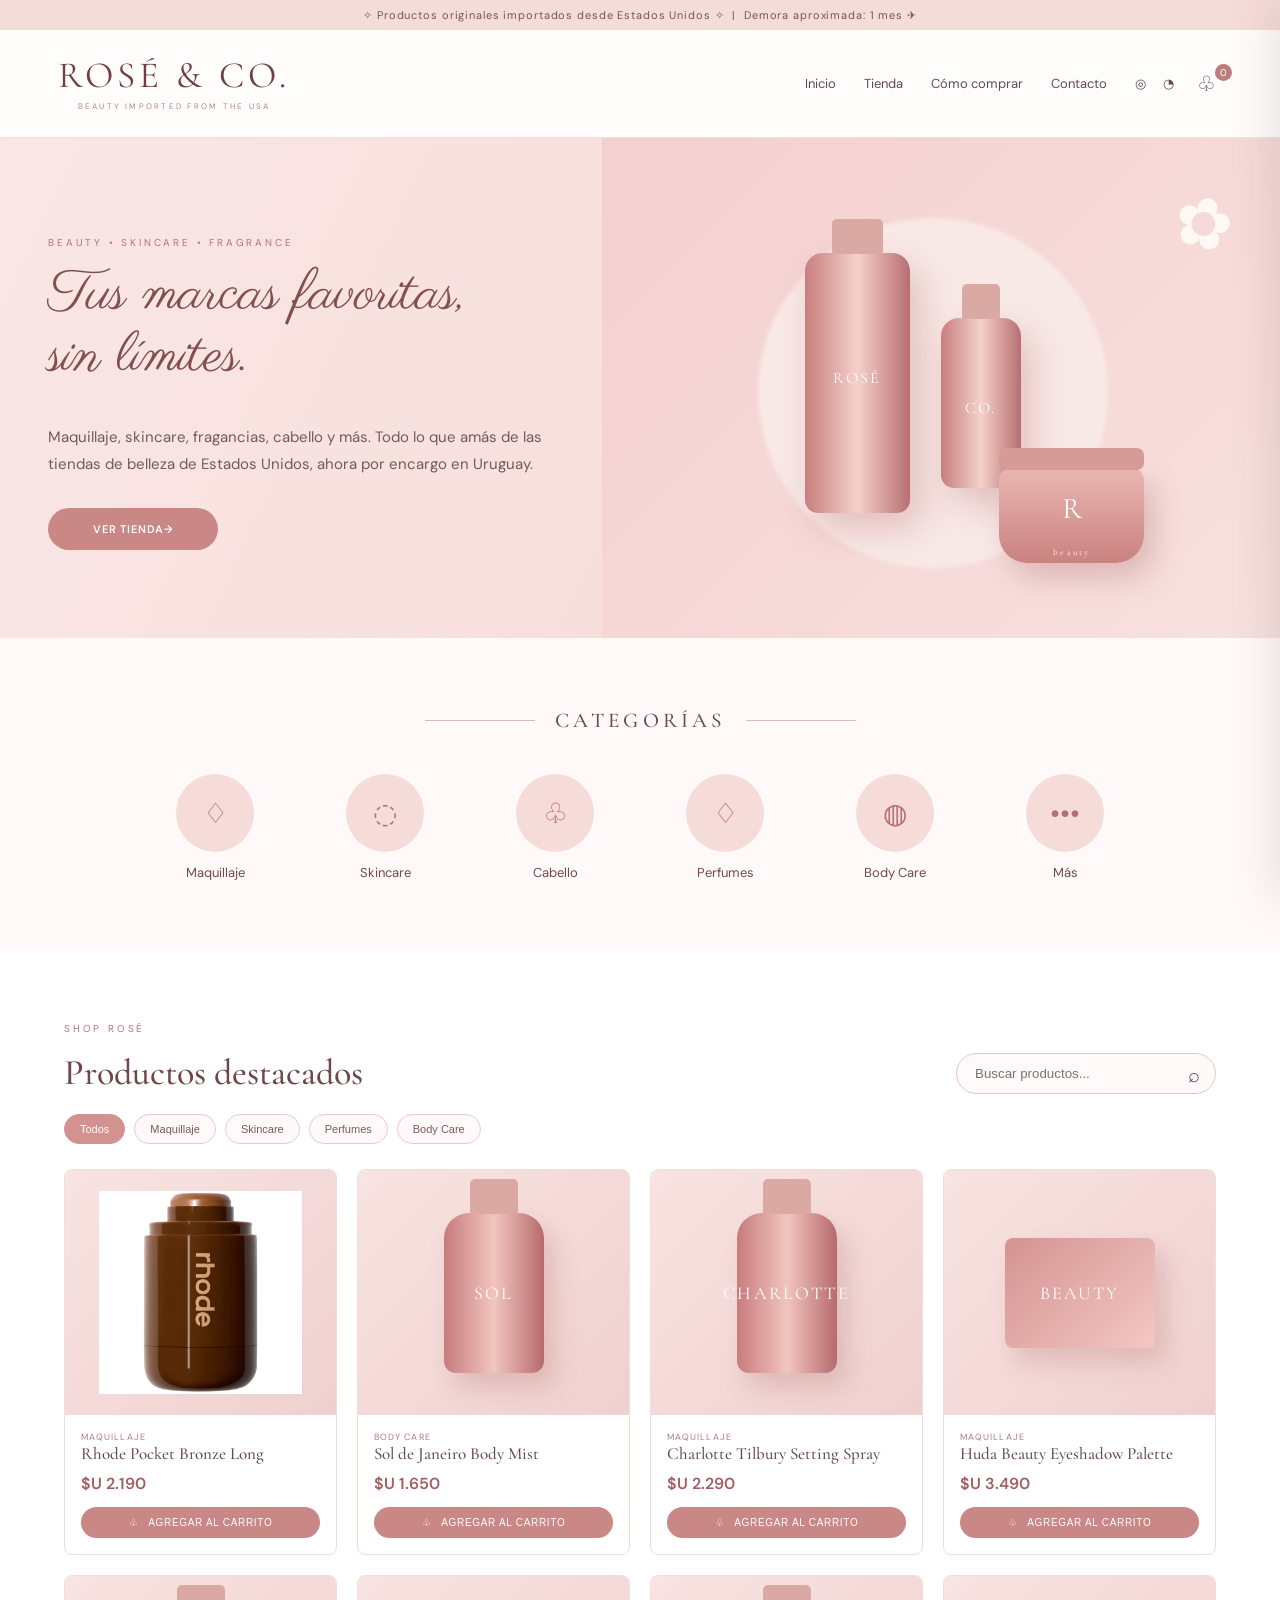
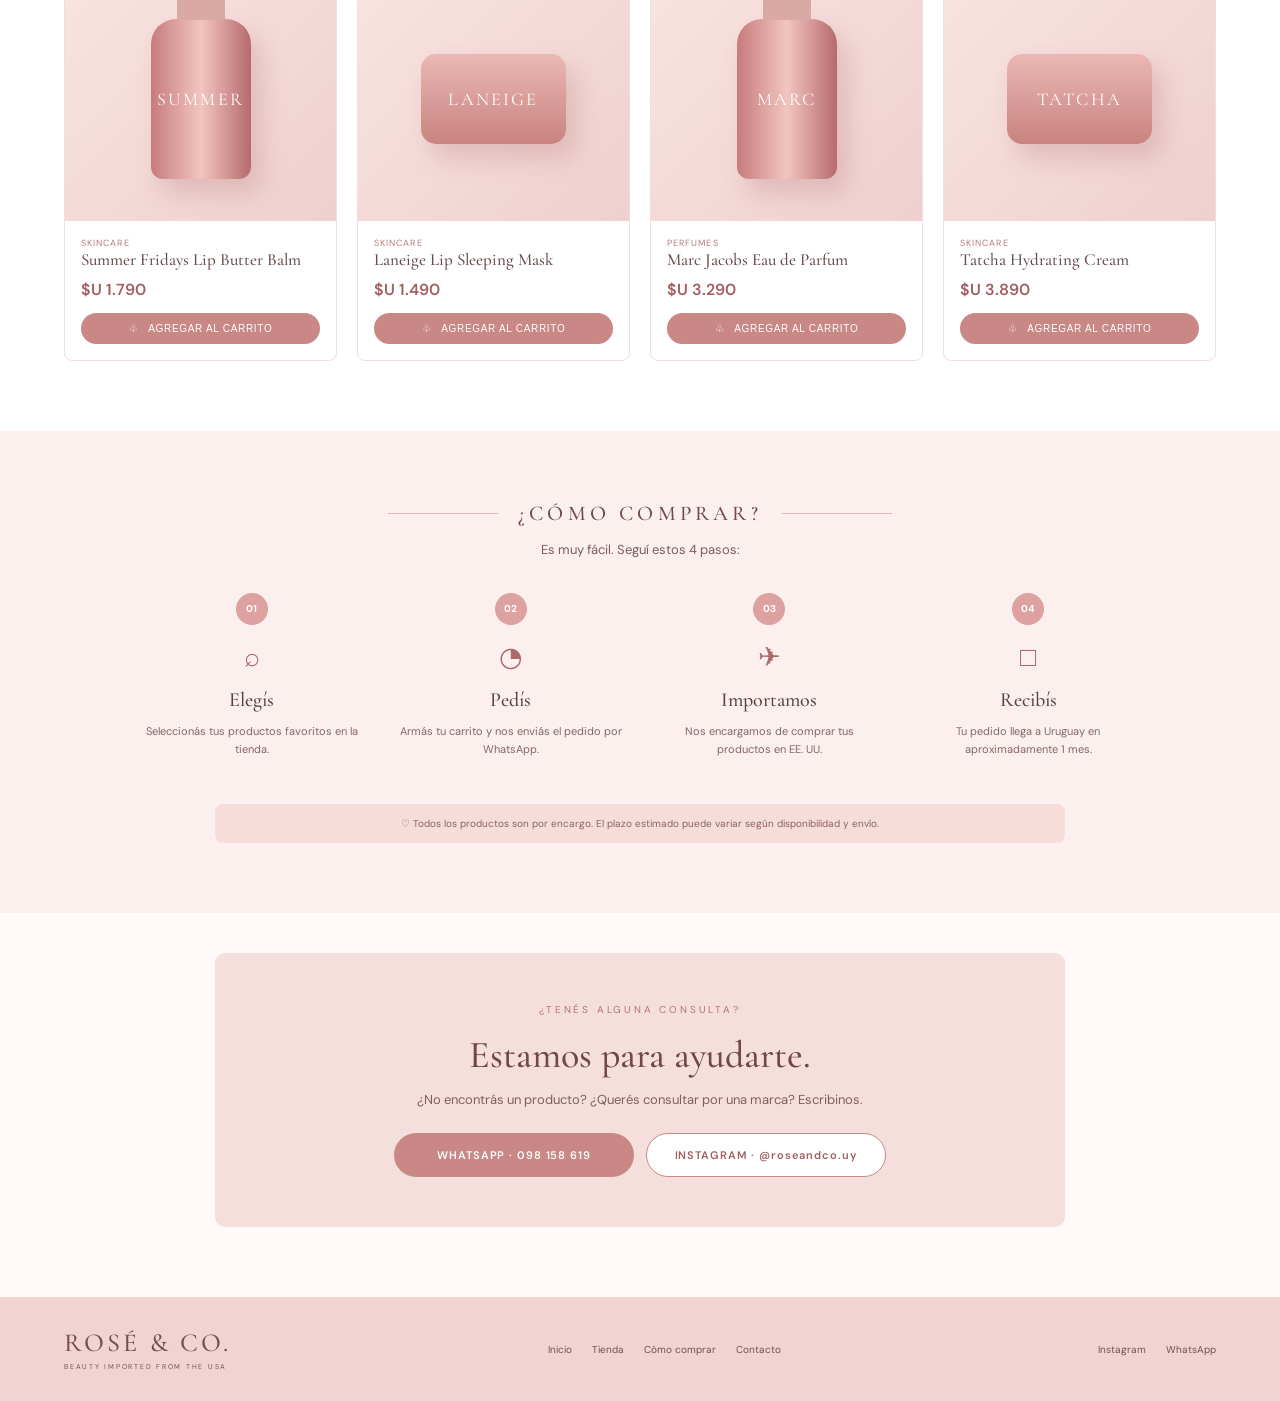
==== commit 38554980: "Update index.html" ====
--- a/index.html
+++ b/index.html
@@ -3,11 +3,7 @@
 <head>
   <meta charset="UTF-8">
   <meta name="viewport" content="width=device-width, initial-scale=1.0">
-
-  <meta
-    name="description"
-    content="Rosé & Co. — Beauty importado de Estados Unidos por encargo."
-  >
+  <meta name="description" content="Rosé & Co. — Beauty importado de Estados Unidos por encargo.">
 
   <title>Rosé & Co. | Beauty from the USA</title>
 
@@ -29,7 +25,6 @@
     &nbsp;|&nbsp;
     Demora aproximada: 1 mes ✈
   </div>
-
 
   <header class="header">
 
@@ -80,10 +75,7 @@
 
   </header>
 
-
   <main>
-
-    <!-- HERO -->
 
     <section class="hero" id="inicio">
 
@@ -111,7 +103,6 @@
 
       </div>
 
-
       <div class="hero-art" aria-hidden="true">
 
         <div class="glow"></div>
@@ -139,8 +130,6 @@
     </section>
 
 
-    <!-- CATEGORÍAS -->
-
     <section class="categories section">
 
       <div class="section-title">
@@ -149,58 +138,34 @@
         <span></span>
       </div>
 
-
       <div class="category-grid">
 
-        <button
-          class="category"
-          data-category="Maquillaje"
-        >
+        <button class="category" data-category="Maquillaje">
           <i>♢</i>
           <span>Maquillaje</span>
         </button>
 
-
-        <button
-          class="category"
-          data-category="Skincare"
-        >
+        <button class="category" data-category="Skincare">
           <i>◌</i>
           <span>Skincare</span>
         </button>
 
-
-        <button
-          class="category"
-          data-category="Cabello"
-        >
+        <button class="category" data-category="Cabello">
           <i>♧</i>
           <span>Cabello</span>
         </button>
 
-
-        <button
-          class="category"
-          data-category="Perfumes"
-        >
+        <button class="category" data-category="Perfumes">
           <i>♢</i>
           <span>Perfumes</span>
         </button>
 
-
-        <button
-          class="category"
-          data-category="Body Care"
-        >
+        <button class="category" data-category="Body Care">
           <i>◍</i>
           <span>Body Care</span>
         </button>
 
-
-        <button
-          class="category"
-          data-category="Todos"
-        >
+        <button class="category" data-category="Todos">
           <i>•••</i>
           <span>Más</span>
         </button>
@@ -210,24 +175,14 @@
     </section>
 
 
-    <!-- TIENDA -->
-
     <section class="shop section" id="tienda">
 
       <div class="section-heading">
 
         <div>
-
-          <p class="eyebrow">
-            SHOP ROSÉ
-          </p>
-
-          <h2>
-            Productos destacados
-          </h2>
-
-        </div>
-
+          <p class="eyebrow">SHOP ROSÉ</p>
+          <h2>Productos destacados</h2>
+        </div>
 
         <div class="search-wrap">
 
@@ -244,57 +199,34 @@
 
       </div>
 
-
       <div class="filter-row">
 
-        <button
-          class="filter active"
-          data-filter="Todos"
-        >
+        <button class="filter active" data-filter="Todos">
           Todos
         </button>
 
-        <button
-          class="filter"
-          data-filter="Maquillaje"
-        >
+        <button class="filter" data-filter="Maquillaje">
           Maquillaje
         </button>
 
-        <button
-          class="filter"
-          data-filter="Skincare"
-        >
+        <button class="filter" data-filter="Skincare">
           Skincare
         </button>
 
-        <button
-          class="filter"
-          data-filter="Perfumes"
-        >
+        <button class="filter" data-filter="Perfumes">
           Perfumes
         </button>
 
-        <button
-          class="filter"
-          data-filter="Body Care"
-        >
+        <button class="filter" data-filter="Body Care">
           Body Care
         </button>
 
       </div>
 
-
-      <div
-        class="product-grid"
-        id="productGrid"
-      >
-      </div>
-
-    </section>
-
-
-    <!-- CÓMO COMPRAR -->
+      <div class="product-grid" id="productGrid"></div>
+
+    </section>
+
 
     <section class="how section" id="como-comprar">
 
@@ -308,78 +240,37 @@
         Es muy fácil. Seguí estos 4 pasos:
       </p>
 
-
       <div class="steps">
 
         <div class="step">
-
           <b>01</b>
-
           <i>⌕</i>
-
-          <h3>
-            Elegís
-          </h3>
-
-          <p>
-            Seleccionás tus productos favoritos en la tienda.
-          </p>
-
-        </div>
-
+          <h3>Elegís</h3>
+          <p>Seleccionás tus productos favoritos en la tienda.</p>
+        </div>
 
         <div class="step">
-
           <b>02</b>
-
           <i>◔</i>
-
-          <h3>
-            Pedís
-          </h3>
-
-          <p>
-            Armás tu carrito y nos enviás el pedido por WhatsApp.
-          </p>
-
-        </div>
-
+          <h3>Pedís</h3>
+          <p>Armás tu carrito y nos enviás el pedido por WhatsApp.</p>
+        </div>
 
         <div class="step">
-
           <b>03</b>
-
           <i>✈</i>
-
-          <h3>
-            Importamos
-          </h3>
-
-          <p>
-            Nos encargamos de comprar tus productos en EE. UU.
-          </p>
-
-        </div>
-
+          <h3>Importamos</h3>
+          <p>Nos encargamos de comprar tus productos en EE. UU.</p>
+        </div>
 
         <div class="step">
-
           <b>04</b>
-
           <i>□</i>
-
-          <h3>
-            Recibís
-          </h3>
-
-          <p>
-            Tu pedido llega a Uruguay en aproximadamente 1 mes.
-          </p>
-
-        </div>
-
-      </div>
-
+          <h3>Recibís</h3>
+          <p>Tu pedido llega a Uruguay en aproximadamente 1 mes.</p>
+        </div>
+
+      </div>
 
       <div class="notice">
         ♡ Todos los productos son por encargo.
@@ -389,12 +280,7 @@
     </section>
 
 
-    <!-- CONTACTO -->
-
-    <section
-      class="contact section"
-      id="contacto"
-    >
+    <section class="contact section" id="contacto">
 
       <div class="contact-card">
 
@@ -411,7 +297,6 @@
           ¿Querés consultar por una marca?
           Escribinos.
         </p>
-
 
         <div class="contact-buttons">
 
@@ -423,7 +308,6 @@
             WHATSAPP · 098 158 619
           </a>
 
-
           <a
             class="secondary-btn"
             href="https://instagram.com/roseandco.uy"
@@ -441,114 +325,52 @@
   </main>
 
 
-  <!-- FOOTER -->
-
   <footer>
 
     <div class="footer-logo">
       ROSÉ & CO.
-
-      <small>
-        BEAUTY IMPORTED FROM THE USA
-      </small>
-    </div>
-
+      <small>BEAUTY IMPORTED FROM THE USA</small>
+    </div>
 
     <div class="footer-links">
-
-      <a href="#inicio">
-        Inicio
-      </a>
-
-      <a href="#tienda">
-        Tienda
-      </a>
-
-      <a href="#como-comprar">
-        Cómo comprar
-      </a>
-
-      <a href="#contacto">
-        Contacto
-      </a>
-
-    </div>
-
+      <a href="#inicio">Inicio</a>
+      <a href="#tienda">Tienda</a>
+      <a href="#como-comprar">Cómo comprar</a>
+      <a href="#contacto">Contacto</a>
+    </div>
 
     <div class="footer-social">
-
-      <a
-        href="https://instagram.com/roseandco.uy"
-        target="_blank"
-      >
-        Instagram
-      </a>
-
-      <a
-        href="https://wa.me/59898158619"
-        target="_blank"
-      >
-        WhatsApp
-      </a>
-
+      <a href="https://instagram.com/roseandco.uy" target="_blank">Instagram</a>
+      <a href="https://wa.me/59898158619" target="_blank">WhatsApp</a>
     </div>
 
   </footer>
 
 
-  <!-- CARRITO -->
-
-  <aside
-    class="cart-panel"
-    id="cartPanel"
-    aria-label="Carrito"
-  >
+  <aside class="cart-panel" id="cartPanel" aria-label="Carrito">
 
     <div class="cart-head">
-
-      <h2>
-        Tu carrito
-      </h2>
-
-      <button id="closeCart">
-        ×
-      </button>
-
-    </div>
-
-
-    <div
-      class="cart-items"
-      id="cartItems"
-    >
-
+      <h2>Tu carrito</h2>
+      <button id="closeCart">×</button>
+    </div>
+
+    <div class="cart-items" id="cartItems">
       <div class="empty-cart">
         Tu carrito está vacío ♡
       </div>
-
-    </div>
-
+    </div>
 
     <div class="cart-footer">
 
       <div class="total">
-
-        <span>
-          Total
-        </span>
-
-        <strong id="cartTotal">
-          $U 0
-        </strong>
-
-      </div>
-
+        <span>Total</span>
+        <strong id="cartTotal">$U 0</strong>
+      </div>
 
       <p>
         Los productos son por encargo
         y demoran aproximadamente 1 mes.
       </p>
-
 
       <button
         class="primary-btn full"
@@ -561,20 +383,15 @@
 
   </aside>
 
-
-  <div
-    class="overlay"
-    id="overlay"
-  >
-  </div>
-
-
-  <!-- IMPORTANTE:
-       products.js tiene que cargarse ANTES que script.js
-  -->
-
-  <script src="products.js"></script>
-  <script src="script.js"></script>
+  <div class="overlay" id="overlay"></div>
+
+
+  <script>
+    console.log("INDEX CARGADO");
+  </script>
+
+  <script src="./products.js"></script>
+  <script src="./script.js"></script>
 
 </body>
 </html>
--- a/styles.css
+++ b/styles.css
@@ -1,51 +1,1093 @@
-*{box-sizing:border-box}html{scroll-behavior:smooth}body{margin:0;background:#fffaf9;color:#593f40;font-family:"DM Sans",sans-serif}.topbar{background:#f4dcd9;color:#765557;text-align:center;font-size:11px;letter-spacing:.08em;padding:8px 12px}.header{height:108px;background:#fffdfc;border-bottom:1px solid #f0dedb;display:flex;align-items:center;justify-content:space-between;padding:0 4.5%;position:sticky;top:0;z-index:20}.logo{text-decoration:none;color:#713f43;text-align:center;line-height:1}.logo span{display:block;font-family:"Cormorant Garamond",serif;font-size:37px;letter-spacing:.11em}.logo small{display:block;margin-top:8px;font-size:8px;letter-spacing:.28em;color:#b88383}.header nav{display:flex;gap:28px;margin-left:auto;margin-right:28px}.header nav a,.header-actions a{color:#614b4d;text-decoration:none;font-size:13px}.header-actions{display:flex;align-items:center;gap:17px}.cart-button{border:0;background:transparent;color:#614b4d;font-size:21px;cursor:pointer;position:relative}.cart-button span{position:absolute;top:-7px;right:-10px;background:#bd7d7c;color:#fff;border-radius:50%;width:17px;height:17px;font:10px/17px "DM Sans"}.mobile-menu{display:none;border:0;background:none;font-size:22px;color:#71484a}.hero{min-height:500px;display:grid;grid-template-columns:47% 53%;background:linear-gradient(115deg,#f9e7e5,#f5d8d5);overflow:hidden}.hero-copy{padding:80px 8% 70px;display:flex;flex-direction:column;justify-content:center;position:relative;z-index:2}.eyebrow{font-size:10px;letter-spacing:.28em;color:#b27475;margin:0 0 16px}.hero h1{font-family:"Parisienne",cursive;font-size:56px;line-height:1.1;font-weight:400;color:#824e50;margin:0 0 20px}.hero h1 em{font-style:normal}.hero-text{max-width:500px;font-size:15px;line-height:1.8;color:#77585a;margin-bottom:30px}.primary-btn,.secondary-btn{display:inline-flex;align-items:center;justify-content:center;border-radius:30px;padding:14px 25px;text-decoration:none;font-size:11px;letter-spacing:.08em;font-weight:600;cursor:pointer;border:0}.primary-btn{background:#c98785;color:#fff}.primary-btn:hover{background:#b97472}.secondary-btn{border:1px solid #c98785;color:#a05e60;background:#fff}.hero .primary-btn{width:170px}.hero-art{position:relative;min-height:500px;background:radial-gradient(circle at 48% 42%,#fff8f6 0 13%,transparent 14%),linear-gradient(135deg,#f4cfcf,#f7e2df)}.glow{position:absolute;width:350px;height:350px;border-radius:50%;background:#f8e9e6;filter:blur(2px);top:80px;left:23%}.bottle{position:absolute;background:linear-gradient(90deg,#c77e7e,#f5d1cb,#b76e70);box-shadow:10px 15px 35px #b36d6d55;border-radius:18px 18px 13px 13px;color:white;text-align:center;font-family:"Cormorant Garamond";letter-spacing:.15em}.bottle-one{width:105px;height:260px;left:30%;top:115px;padding-top:115px}.bottle-two{width:80px;height:170px;left:50%;top:180px;padding-top:80px}.bottle:before{content:"";position:absolute;width:48%;height:35px;left:26%;top:-34px;background:#dba9a4;border-radius:5px 5px 2px 2px}.jar{position:absolute;right:20%;bottom:75px;width:145px;height:95px;background:linear-gradient(#eab6b2,#c98280);border-radius:12px 12px 28px 28px;color:white;text-align:center;padding-top:22px;font-family:"Cormorant Garamond";font-size:30px;box-shadow:10px 15px 30px #a9696955}.jar:before{content:"";position:absolute;left:0;top:-20px;width:100%;height:22px;background:#d69b97;border-radius:7px}.jar small{font-size:9px;letter-spacing:.25em}.flower{position:absolute;right:7%;top:40px;font-size:70px;color:#fff8f5;transform:rotate(15deg)}.section{padding:70px 5%}.section-title{display:flex;align-items:center;justify-content:center;gap:20px;margin-bottom:40px}.section-title span{height:1px;background:#ddbab7;width:110px}.section-title h2{font:500 21px "Cormorant Garamond";letter-spacing:.2em;color:#71484a;margin:0}.category-grid{display:grid;grid-template-columns:repeat(6,1fr);gap:20px;max-width:1000px;margin:auto}.category{background:none;border:0;color:#71484a;cursor:pointer;font-family:inherit}.category i{font-style:normal;display:flex;align-items:center;justify-content:center;margin:auto auto 12px;width:78px;height:78px;border-radius:50%;background:#f5dcd9;color:#b66f70;font-size:28px}.category span{font-size:13px}.shop{background:#fff}.section-heading{display:flex;align-items:end;justify-content:space-between;max-width:1180px;margin:auto 0 20px}.section-heading h2{font:500 36px "Cormorant Garamond";margin:0;color:#71484a}.search-wrap{position:relative}.search-wrap input{width:260px;border:1px solid #e3c8c5;border-radius:25px;padding:12px 40px 12px 18px;background:#fffaf9;outline:none;color:#71484a}.search-wrap span{position:absolute;right:16px;top:9px;font-size:20px}.filter-row{display:flex;gap:9px;max-width:1180px;margin:0 auto 25px;flex-wrap:wrap}.filter{border:1px solid #e5ccca;background:#fffaf9;border-radius:20px;padding:8px 15px;color:#7b595b;cursor:pointer;font-size:11px}.filter.active,.filter:hover{background:#d3918f;color:#fff;border-color:#d3918f}.product-grid{display:grid;grid-template-columns:repeat(4,1fr);gap:20px;max-width:1180px;margin:auto}.product-card{border:1px solid #f0dedb;background:#fff;border-radius:8px;overflow:hidden;transition:.2s}.product-card:hover{transform:translateY(-3px);box-shadow:0 12px 30px #8c595912}.product-image{height:245px;background:linear-gradient(135deg,#f8e4e2,#efd0ce);display:flex;align-items:center;justify-content:center;position:relative}.product-image .shape{width:100px;height:160px;border-radius:25px 25px 12px 12px;background:linear-gradient(90deg,#c77b7d,#f2c5bf,#b66a6d);box-shadow:10px 14px 25px #a6656540;display:flex;align-items:center;justify-content:center;color:white;font-family:"Cormorant Garamond";font-size:18px;letter-spacing:.12em}.product-image .shape.round{width:145px;height:90px;border-radius:15px;background:linear-gradient(#eab8b3,#c98380)}.product-image .shape.flat{width:150px;height:110px;border-radius:8px;background:linear-gradient(135deg,#d49391,#f3c8c3)}.product-info{padding:16px}.product-info h3{font:500 17px "Cormorant Garamond";margin:0 0 5px;color:#66494b}.product-info .category-name{font-size:9px;letter-spacing:.12em;color:#b17c7c;text-transform:uppercase}.price{font-weight:600;color:#a25e60;margin:9px 0 13px}.add{width:100%;border:0;border-radius:20px;padding:10px;background:#c98785;color:#fff;font-size:10px;letter-spacing:.07em;cursor:pointer}.how{background:#fcf0ee}.center-text{text-align:center;color:#7c5c5d;margin-top:-25px;margin-bottom:35px;font-size:13px}.steps{display:grid;grid-template-columns:repeat(4,1fr);max-width:1000px;margin:auto;gap:35px}.step{text-align:center;position:relative}.step b{display:block;margin:auto;width:32px;height:32px;border-radius:50%;background:#dda19f;color:white;font-size:10px;line-height:32px}.step i{display:block;font-style:normal;font-size:27px;color:#ad686a;margin:14px}.step h3{font:500 20px "Cormorant Garamond";margin:0}.step p{font-size:11px;line-height:1.6;color:#856566}.notice{max-width:850px;margin:35px auto 0;background:#f6ddda;border-radius:8px;padding:13px;text-align:center;font-size:10px;color:#8b6263}.contact{padding-top:40px}.contact-card{max-width:850px;margin:auto;background:#f5dfdc;border-radius:10px;padding:50px;text-align:center}.contact-card h2{font:500 38px "Cormorant Garamond";margin:0 0 10px;color:#71484a}.contact-card p:not(.eyebrow){font-size:13px;color:#805e60}.contact-buttons{display:flex;justify-content:center;gap:12px;margin-top:25px;flex-wrap:wrap}.contact-buttons .primary-btn,.contact-buttons .secondary-btn{min-width:240px}footer{background:#f1d4d2;padding:30px 5%;display:flex;align-items:center;justify-content:space-between;color:#754f51}.footer-logo{font:500 26px "Cormorant Garamond";letter-spacing:.12em}.footer-logo small{display:block;font:7px "DM Sans";letter-spacing:.25em;margin-top:4px}.footer-links,.footer-social{display:flex;gap:20px}.footer-links a,.footer-social a{font-size:10px;text-decoration:none;color:#754f51}.cart-panel{position:fixed;z-index:50;right:-430px;top:0;height:100vh;width:min(430px,100vw);background:#fffdfc;box-shadow:-10px 0 40px #593f4020;transition:.3s;display:flex;flex-direction:column}.cart-panel.open{right:0}.cart-head{display:flex;justify-content:space-between;align-items:center;padding:24px;border-bottom:1px solid #f0dedb}.cart-head h2{font:500 28px "Cormorant Garamond";margin:0}.cart-head button{border:0;background:none;font-size:30px;color:#71484a;cursor:pointer}.cart-items{padding:20px;overflow:auto;flex:1}.empty-cart{text-align:center;color:#a27677;padding:60px 20px}.cart-item{display:grid;grid-template-columns:70px 1fr auto;gap:12px;align-items:center;padding:12px 0;border-bottom:1px solid #f2e3e0}.cart-thumb{height:70px;border-radius:8px;background:linear-gradient(135deg,#f7dfdd,#e9c2bf);display:flex;align-items:center;justify-content:center;color:#9d6061;font-family:"Cormorant Garamond"}.cart-item h4{margin:0;font:500 16px "Cormorant Garamond"}.cart-item p{margin:4px 0;font-size:10px;color:#a06d6e}.qty{display:flex;align-items:center;gap:8px}.qty button{border:1px solid #e3c8c5;background:white;border-radius:50%;width:22px;height:22px;cursor:pointer;color:#a26061}.remove{border:0;background:none;color:#b87c7d;font-size:11px;cursor:pointer}.cart-footer{padding:20px;border-top:1px solid #f0dedb}.total{display:flex;justify-content:space-between;font-size:13px}.total strong{color:#a15f60;font-size:19px}.cart-footer p{font-size:10px;line-height:1.5;color:#8c6869}.full{width:100%}.overlay{display:none;position:fixed;inset:0;background:#4c303055;z-index:40}.overlay.show{display:block}
-@media(max-width:900px){.header{height:82px}.mobile-menu{display:block}.header nav{display:none;position:absolute;top:82px;left:0;right:0;background:#fff;padding:20px;flex-direction:column;margin:0;border-bottom:1px solid #f0dedb}.header nav.open{display:flex}.logo span{font-size:29px}.header-actions{gap:10px}.hero{grid-template-columns:1fr}.hero-copy{padding:60px 7%}.hero-art{display:none}.category-grid{grid-template-columns:repeat(3,1fr)}.product-grid{grid-template-columns:repeat(2,1fr)}.steps{grid-template-columns:repeat(2,1fr)}.section-heading{align-items:start;gap:20px;flex-direction:column}.search-wrap input{width:min(100%,400px)}}
-@media(max-width:560px){.topbar{font-size:9px}.header{padding:0 18px}.header-actions a{display:none}.hero h1{font-size:45px}.hero-text{font-size:13px}.section{padding:52px 18px}.category-grid{grid-template-columns:repeat(3,1fr);gap:18px 6px}.category i{width:62px;height:62px}.product-grid{grid-template-columns:1fr 1fr;gap:12px}.product-image{height:170px}.product-image .shape{transform:scale(.72)}.product-info{padding:11px}.product-info h3{font-size:15px}.steps{grid-template-columns:1fr 1fr;gap:18px}.contact-card{padding:35px 20px}.contact-card h2{font-size:32px}footer{flex-direction:column;gap:20px;text-align:center}.footer-links{flex-wrap:wrap;justify-content:center}}
-
-.product-page {
-  max-width: 1100px;
-  margin: 60px auto;
-  padding: 20px;
-}
-
-.product-detail {
-  display: grid;
-  grid-template-columns: 1fr 1fr;
-  gap: 60px;
-  align-items: center;
-}
-
-.product-detail-image img {
-  width: 100%;
-  border-radius: 18px;
-}
-
-.product-detail-info h1 {
-  font-size: 36px;
-  margin: 10px 0;
-}
-
-.product-full-description {
-  margin: 25px 0;
-  line-height: 1.7;
-  color: #666;
-}
-
-.back-button {
-  border: none;
-  background: none;
-  margin-bottom: 30px;
-  cursor: pointer;
-  font-size: 15px;
-}
-
-@media (max-width: 700px) {
-  .product-detail {
-    grid-template-columns: 1fr;
-    gap: 30px;
-  }
-
-  .product-detail-info h1 {
-    font-size: 28px;
-  }
-}
+*{
+  box-sizing:border-box
+}
+
+html{
+  scroll-behavior:smooth
+}
+
+body{
+  margin:0;
+  background:#fffaf9;
+  color:#593f40;
+  font-family:"DM Sans",sans-serif
+}
+
+.topbar{
+  background:#f4dcd9;
+  color:#765557;
+  text-align:center;
+  font-size:11px;
+  letter-spacing:.08em;
+  padding:8px 12px
+}
+
+.header{
+  height:108px;
+  background:#fffdfc;
+  border-bottom:1px solid #f0dedb;
+  display:flex;
+  align-items:center;
+  justify-content:space-between;
+  padding:0 4.5%;
+  position:sticky;
+  top:0;
+  z-index:20
+}
+
+.logo{
+  text-decoration:none;
+  color:#713f43;
+  text-align:center;
+  line-height:1
+}
+
+.logo span{
+  display:block;
+  font-family:"Cormorant Garamond",serif;
+  font-size:37px;
+  letter-spacing:.11em
+}
+
+.logo small{
+  display:block;
+  margin-top:8px;
+  font-size:8px;
+  letter-spacing:.28em;
+  color:#b88383
+}
+
+.header nav{
+  display:flex;
+  gap:28px;
+  margin-left:auto;
+  margin-right:28px
+}
+
+.header nav a,
+.header-actions a{
+  color:#614b4d;
+  text-decoration:none;
+  font-size:13px
+}
+
+.header-actions{
+  display:flex;
+  align-items:center;
+  gap:17px
+}
+
+.cart-button{
+  border:0;
+  background:transparent;
+  color:#614b4d;
+  font-size:21px;
+  cursor:pointer;
+  position:relative
+}
+
+.cart-button span{
+  position:absolute;
+  top:-7px;
+  right:-10px;
+  background:#bd7d7c;
+  color:#fff;
+  border-radius:50%;
+  width:17px;
+  height:17px;
+  font:10px/17px "DM Sans"
+}
+
+.mobile-menu{
+  display:none;
+  border:0;
+  background:none;
+  font-size:22px;
+  color:#71484a
+}
+
+.hero{
+  min-height:500px;
+  display:grid;
+  grid-template-columns:47% 53%;
+  background:linear-gradient(115deg,#f9e7e5,#f5d8d5);
+  overflow:hidden
+}
+
+.hero-copy{
+  padding:80px 8% 70px;
+  display:flex;
+  flex-direction:column;
+  justify-content:center;
+  position:relative;
+  z-index:2
+}
+
+.eyebrow{
+  font-size:10px;
+  letter-spacing:.28em;
+  color:#b27475;
+  margin:0 0 16px
+}
+
+.hero h1{
+  font-family:"Parisienne",cursive;
+  font-size:56px;
+  line-height:1.1;
+  font-weight:400;
+  color:#824e50;
+  margin:0 0 20px
+}
+
+.hero h1 em{
+  font-style:normal
+}
+
+.hero-text{
+  max-width:500px;
+  font-size:15px;
+  line-height:1.8;
+  color:#77585a;
+  margin-bottom:30px
+}
+
+.primary-btn,
+.secondary-btn{
+  display:inline-flex;
+  align-items:center;
+  justify-content:center;
+  border-radius:30px;
+  padding:14px 25px;
+  text-decoration:none;
+  font-size:11px;
+  letter-spacing:.08em;
+  font-weight:600;
+  cursor:pointer;
+  border:0
+}
+
+.primary-btn{
+  background:#c98785;
+  color:#fff
+}
+
+.primary-btn:hover{
+  background:#b97472
+}
+
+.secondary-btn{
+  border:1px solid #c98785;
+  color:#a05e60;
+  background:#fff
+}
+
+.hero .primary-btn{
+  width:170px
+}
+
+.hero-art{
+  position:relative;
+  min-height:500px;
+  background:
+    radial-gradient(circle at 48% 42%,#fff8f6 0 13%,transparent 14%),
+    linear-gradient(135deg,#f4cfcf,#f7e2df)
+}
+
+.glow{
+  position:absolute;
+  width:350px;
+  height:350px;
+  border-radius:50%;
+  background:#f8e9e6;
+  filter:blur(2px);
+  top:80px;
+  left:23%
+}
+
+.bottle{
+  position:absolute;
+  background:linear-gradient(90deg,#c77e7e,#f5d1cb,#b76e70);
+  box-shadow:10px 15px 35px #b36d6d55;
+  border-radius:18px 18px 13px 13px;
+  color:white;
+  text-align:center;
+  font-family:"Cormorant Garamond";
+  letter-spacing:.15em
+}
+
+.bottle-one{
+  width:105px;
+  height:260px;
+  left:30%;
+  top:115px;
+  padding-top:115px
+}
+
+.bottle-two{
+  width:80px;
+  height:170px;
+  left:50%;
+  top:180px;
+  padding-top:80px
+}
+
+.bottle:before{
+  content:"";
+  position:absolute;
+  width:48%;
+  height:35px;
+  left:26%;
+  top:-34px;
+  background:#dba9a4;
+  border-radius:5px 5px 2px 2px
+}
+
+.jar{
+  position:absolute;
+  right:20%;
+  bottom:75px;
+  width:145px;
+  height:95px;
+  background:linear-gradient(#eab6b2,#c98280);
+  border-radius:12px 12px 28px 28px;
+  color:white;
+  text-align:center;
+  padding-top:22px;
+  font-family:"Cormorant Garamond";
+  font-size:30px;
+  box-shadow:10px 15px 30px #a9696955
+}
+
+.jar:before{
+  content:"";
+  position:absolute;
+  left:0;
+  top:-20px;
+  width:100%;
+  height:22px;
+  background:#d69b97;
+  border-radius:7px
+}
+
+.jar small{
+  font-size:9px;
+  letter-spacing:.25em
+}
+
+.flower{
+  position:absolute;
+  right:7%;
+  top:40px;
+  font-size:70px;
+  color:#fff8f5;
+  transform:rotate(15deg)
+}
+
+.section{
+  padding:70px 5%
+}
+
+.section-title{
+  display:flex;
+  align-items:center;
+  justify-content:center;
+  gap:20px;
+  margin-bottom:40px
+}
+
+.section-title span{
+  height:1px;
+  background:#ddbab7;
+  width:110px
+}
+
+.section-title h2{
+  font:500 21px "Cormorant Garamond";
+  letter-spacing:.2em;
+  color:#71484a;
+  margin:0
+}
+
+.category-grid{
+  display:grid;
+  grid-template-columns:repeat(6,1fr);
+  gap:20px;
+  max-width:1000px;
+  margin:auto
+}
+
+.category{
+  background:none;
+  border:0;
+  color:#71484a;
+  cursor:pointer;
+  font-family:inherit
+}
+
+.category i{
+  font-style:normal;
+  display:flex;
+  align-items:center;
+  justify-content:center;
+  margin:auto auto 12px;
+  width:78px;
+  height:78px;
+  border-radius:50%;
+  background:#f5dcd9;
+  color:#b66f70;
+  font-size:28px
+}
+
+.category span{
+  font-size:13px
+}
+
+.shop{
+  background:#fff
+}
+
+.section-heading{
+  display:flex;
+  align-items:end;
+  justify-content:space-between;
+  max-width:1180px;
+  margin:auto 0 20px
+}
+
+.section-heading h2{
+  font:500 36px "Cormorant Garamond";
+  margin:0;
+  color:#71484a
+}
+
+.search-wrap{
+  position:relative
+}
+
+.search-wrap input{
+  width:260px;
+  border:1px solid #e3c8c5;
+  border-radius:25px;
+  padding:12px 40px 12px 18px;
+  background:#fffaf9;
+  outline:none;
+  color:#71484a
+}
+
+.search-wrap span{
+  position:absolute;
+  right:16px;
+  top:9px;
+  font-size:20px
+}
+
+.filter-row{
+  display:flex;
+  gap:9px;
+  max-width:1180px;
+  margin:0 auto 25px;
+  flex-wrap:wrap
+}
+
+.filter{
+  border:1px solid #e5ccca;
+  background:#fffaf9;
+  border-radius:20px;
+  padding:8px 15px;
+  color:#7b595b;
+  cursor:pointer;
+  font-size:11px
+}
+
+.filter.active,
+.filter:hover{
+  background:#d3918f;
+  color:#fff;
+  border-color:#d3918f
+}
+
+.product-grid{
+  display:grid;
+  grid-template-columns:repeat(4,1fr);
+  gap:20px;
+  max-width:1180px;
+  margin:auto
+}
+
+.product-card{
+  border:1px solid #f0dedb;
+  background:#fff;
+  border-radius:8px;
+  overflow:hidden;
+  transition:.2s;
+  cursor:pointer
+}
+
+.product-card:hover{
+  transform:translateY(-3px);
+  box-shadow:0 12px 30px #8c595912
+}
+
+.product-image{
+  height:245px;
+  background:linear-gradient(135deg,#f8e4e2,#efd0ce);
+  display:flex;
+  align-items:center;
+  justify-content:center;
+  position:relative;
+  overflow:hidden
+}
+
+.product-image img{
+  max-width:75%;
+  max-height:85%;
+  width:auto;
+  height:auto;
+  object-fit:contain;
+  display:block;
+}
+.product-image .shape{
+  width:100px;
+  height:160px;
+  border-radius:25px 25px 12px 12px;
+  background:linear-gradient(90deg,#c77b7d,#f2c5bf,#b66a6d);
+  box-shadow:10px 14px 25px #a6656540;
+  display:flex;
+  align-items:center;
+  justify-content:center;
+  color:white;
+  font-family:"Cormorant Garamond";
+  font-size:18px;
+  letter-spacing:.12em
+}
+
+.product-image .shape.round{
+  width:145px;
+  height:90px;
+  border-radius:15px;
+  background:linear-gradient(#eab8b3,#c98380)
+}
+
+.product-image .shape.flat{
+  width:150px;
+  height:110px;
+  border-radius:8px;
+  background:linear-gradient(135deg,#d49391,#f3c8c3)
+}
+
+.product-info{
+  padding:16px
+}
+
+.product-info h3{
+  font:500 17px "Cormorant Garamond";
+  margin:0 0 5px;
+  color:#66494b
+}
+
+.product-info .category-name{
+  font-size:9px;
+  letter-spacing:.12em;
+  color:#b17c7c;
+  text-transform:uppercase
+}
+
+.price{
+  font-weight:600;
+  color:#a25e60;
+  margin:9px 0 13px
+}
+
+.add{
+  width:100%;
+  border:0;
+  border-radius:20px;
+  padding:10px;
+  background:#c98785;
+  color:#fff;
+  font-size:10px;
+  letter-spacing:.07em;
+  cursor:pointer
+}
+
+.how{
+  background:#fcf0ee
+}
+
+.center-text{
+  text-align:center;
+  color:#7c5c5d;
+  margin-top:-25px;
+  margin-bottom:35px;
+  font-size:13px
+}
+
+.steps{
+  display:grid;
+  grid-template-columns:repeat(4,1fr);
+  max-width:1000px;
+  margin:auto;
+  gap:35px
+}
+
+.step{
+  text-align:center;
+  position:relative
+}
+
+.step b{
+  display:block;
+  margin:auto;
+  width:32px;
+  height:32px;
+  border-radius:50%;
+  background:#dda19f;
+  color:white;
+  font-size:10px;
+  line-height:32px
+}
+
+.step i{
+  display:block;
+  font-style:normal;
+  font-size:27px;
+  color:#ad686a;
+  margin:14px
+}
+
+.step h3{
+  font:500 20px "Cormorant Garamond";
+  margin:0
+}
+
+.step p{
+  font-size:11px;
+  line-height:1.6;
+  color:#856566
+}
+
+.notice{
+  max-width:850px;
+  margin:35px auto 0;
+  background:#f6ddda;
+  border-radius:8px;
+  padding:13px;
+  text-align:center;
+  font-size:10px;
+  color:#8b6263
+}
+
+.contact{
+  padding-top:40px
+}
+
+.contact-card{
+  max-width:850px;
+  margin:auto;
+  background:#f5dfdc;
+  border-radius:10px;
+  padding:50px;
+  text-align:center
+}
+
+.contact-card h2{
+  font:500 38px "Cormorant Garamond";
+  margin:0 0 10px;
+  color:#71484a
+}
+
+.contact-card p:not(.eyebrow){
+  font-size:13px;
+  color:#805e60
+}
+
+.contact-buttons{
+  display:flex;
+  justify-content:center;
+  gap:12px;
+  margin-top:25px;
+  flex-wrap:wrap
+}
+
+.contact-buttons .primary-btn,
+.contact-buttons .secondary-btn{
+  min-width:240px
+}
+
+footer{
+  background:#f1d4d2;
+  padding:30px 5%;
+  display:flex;
+  align-items:center;
+  justify-content:space-between;
+  color:#754f51
+}
+
+.footer-logo{
+  font:500 26px "Cormorant Garamond";
+  letter-spacing:.12em
+}
+
+.footer-logo small{
+  display:block;
+  font:7px "DM Sans";
+  letter-spacing:.25em;
+  margin-top:4px
+}
+
+.footer-links,
+.footer-social{
+  display:flex;
+  gap:20px
+}
+
+.footer-links a,
+.footer-social a{
+  font-size:10px;
+  text-decoration:none;
+  color:#754f51
+}
+
+.cart-panel{
+  position:fixed;
+  z-index:50;
+  right:-430px;
+  top:0;
+  height:100vh;
+  width:min(430px,100vw);
+  background:#fffdfc;
+  box-shadow:-10px 0 40px #593f4020;
+  transition:.3s;
+  display:flex;
+  flex-direction:column
+}
+
+.cart-panel.open{
+  right:0
+}
+
+.cart-head{
+  display:flex;
+  justify-content:space-between;
+  align-items:center;
+  padding:24px;
+  border-bottom:1px solid #f0dedb
+}
+
+.cart-head h2{
+  font:500 28px "Cormorant Garamond";
+  margin:0
+}
+
+.cart-head button{
+  border:0;
+  background:none;
+  font-size:30px;
+  color:#71484a;
+  cursor:pointer
+}
+
+.cart-items{
+  padding:20px;
+  overflow:auto;
+  flex:1
+}
+
+.empty-cart{
+  text-align:center;
+  color:#a27677;
+  padding:60px 20px
+}
+
+.cart-item{
+  display:grid;
+  grid-template-columns:70px 1fr auto;
+  gap:12px;
+  align-items:center;
+  padding:12px 0;
+  border-bottom:1px solid #f2e3e0
+}
+
+.cart-thumb{
+  height:70px;
+  border-radius:8px;
+  background:linear-gradient(135deg,#f7dfdd,#e9c2bf);
+  display:flex;
+  align-items:center;
+  justify-content:center;
+  color:#9d6061;
+  font-family:"Cormorant Garamond"
+}
+
+.cart-item h4{
+  margin:0;
+  font:500 16px "Cormorant Garamond"
+}
+
+.cart-item p{
+  margin:4px 0;
+  font-size:10px;
+  color:#a06d6e
+}
+
+.qty{
+  display:flex;
+  align-items:center;
+  gap:8px
+}
+
+.qty button{
+  border:1px solid #e3c8c5;
+  background:white;
+  border-radius:50%;
+  width:22px;
+  height:22px;
+  cursor:pointer;
+  color:#a26061
+}
+
+.remove{
+  border:0;
+  background:none;
+  color:#b87c7d;
+  font-size:11px;
+  cursor:pointer
+}
+
+.cart-footer{
+  padding:20px;
+  border-top:1px solid #f0dedb
+}
+
+.total{
+  display:flex;
+  justify-content:space-between;
+  font-size:13px
+}
+
+.total strong{
+  color:#a15f60;
+  font-size:19px
+}
+
+.cart-footer p{
+  font-size:10px;
+  line-height:1.5;
+  color:#8c6869
+}
+
+.full{
+  width:100%
+}
+
+.overlay{
+  display:none;
+  position:fixed;
+  inset:0;
+  background:#4c303055;
+  z-index:40
+}
+
+.overlay.show{
+  display:block
+}
+
+
+/* =========================
+   PÁGINA DE PRODUCTO
+========================= */
+
+.product-page{
+  max-width:1100px;
+  margin:50px auto;
+  padding:30px 25px 70px
+}
+
+.back-button{
+  border:0;
+  background:transparent;
+  color:#8c6264;
+  font-family:"DM Sans",sans-serif;
+  font-size:13px;
+  cursor:pointer;
+  margin-bottom:35px;
+  padding:0
+}
+
+.back-button:hover{
+  color:#b46e70
+}
+
+.product-detail{
+  display:grid;
+  grid-template-columns:1fr 1fr;
+  gap:70px;
+  align-items:center
+}
+
+.product-detail-image{
+  background:linear-gradient(135deg,#f8e4e2,#efd0ce);
+  border-radius:18px;
+  min-height:500px;
+  display:flex;
+  align-items:center;
+  justify-content:center;
+  padding:35px;
+  overflow:hidden
+}
+
+.product-detail-image img{
+  display:block;
+  max-width:100%;
+  max-height:480px;
+  width:auto;
+  height:auto;
+  object-fit:contain;
+  border-radius:12px
+}
+
+.product-detail-info{
+  padding:20px 0
+}
+
+.product-detail-info .category-name{
+  color:#b17c7c;
+  font-size:11px;
+  letter-spacing:.18em;
+  text-transform:uppercase;
+  margin-bottom:12px
+}
+
+.product-detail-info h1{
+  font-family:"Cormorant Garamond",serif;
+  font-size:45px;
+  line-height:1.1;
+  font-weight:500;
+  color:#66494b;
+  margin:0 0 18px
+}
+
+.product-detail-price{
+  font-size:25px;
+  color:#a25e60;
+  margin-bottom:28px
+}
+
+.product-full-description{
+  font-family:"DM Sans",sans-serif;
+  font-size:15px;
+  line-height:1.8;
+  color:#76595b;
+  margin:0 0 32px
+}
+
+.product-add{
+  width:auto;
+  min-width:260px;
+  padding:15px 28px;
+  font-size:12px;
+  border-radius:30px
+}
+
+.product-no-image{
+  color:#a66d6e;
+  font-family:"Cormorant Garamond",serif;
+  font-size:28px
+}
+
+.product-not-found{
+  text-align:center;
+  padding:80px 20px
+}
+
+
+/* TABLET */
+
+@media(max-width:900px){
+
+  .header{
+    height:82px
+  }
+
+  .mobile-menu{
+    display:block
+  }
+
+  .header nav{
+    display:none;
+    position:absolute;
+    top:82px;
+    left:0;
+    right:0;
+    background:#fff;
+    padding:20px;
+    flex-direction:column;
+    margin:0;
+    border-bottom:1px solid #f0dedb
+  }
+
+  .header nav.open{
+    display:flex
+  }
+
+  .logo span{
+    font-size:29px
+  }
+
+  .header-actions{
+    gap:10px
+  }
+
+  .hero{
+    grid-template-columns:1fr
+  }
+
+  .hero-copy{
+    padding:60px 7%
+  }
+
+  .hero-art{
+    display:none
+  }
+
+  .category-grid{
+    grid-template-columns:repeat(3,1fr)
+  }
+
+  .product-grid{
+    grid-template-columns:repeat(2,1fr)
+  }
+
+  .steps{
+    grid-template-columns:repeat(2,1fr)
+  }
+
+  .section-heading{
+    align-items:start;
+    gap:20px;
+    flex-direction:column
+  }
+
+  .search-wrap input{
+    width:min(100%,400px)
+  }
+
+}
+
+
+/* CELULAR */
+
+@media(max-width:700px){
+
+  .product-page{
+    margin:25px auto;
+    padding:20px
+  }
+
+  .product-detail{
+    grid-template-columns:1fr;
+    gap:30px
+  }
+
+  .product-detail-image{
+    min-height:350px;
+    padding:25px
+  }
+
+  .product-detail-image img{
+    max-height:340px
+  }
+
+  .product-detail-info h1{
+    font-size:34px
+  }
+
+  .product-add{
+    width:100%
+  }
+
+}
+
+
+@media(max-width:560px){
+
+  .topbar{
+    font-size:9px
+  }
+
+  .header{
+    padding:0 18px
+  }
+
+  .header-actions a{
+    display:none
+  }
+
+  .hero h1{
+    font-size:45px
+  }
+
+  .hero-text{
+    font-size:13px
+  }
+
+  .section{
+    padding:52px 18px
+  }
+
+  .category-grid{
+    grid-template-columns:repeat(3,1fr);
+    gap:18px 6px
+  }
+
+  .category i{
+    width:62px;
+    height:62px
+  }
+
+  .product-grid{
+    grid-template-columns:1fr 1fr;
+    gap:12px
+  }
+
+  .product-image{
+    height:170px
+  }
+
+  .product-image .shape{
+    transform:scale(.72)
+  }
+
+  .product-info{
+    padding:11px
+  }
+
+  .product-info h3{
+    font-size:15px
+  }
+
+  .steps{
+    grid-template-columns:1fr 1fr;
+    gap:18px
+  }
+
+  .contact-card{
+    padding:35px 20px
+  }
+
+  .contact-card h2{
+    font-size:32px
+  }
+
+  footer{
+    flex-direction:column;
+    gap:20px;
+    text-align:center
+  }
+
+  .footer-links{
+    flex-wrap:wrap;
+    justify-content:center
+  }
+
+}
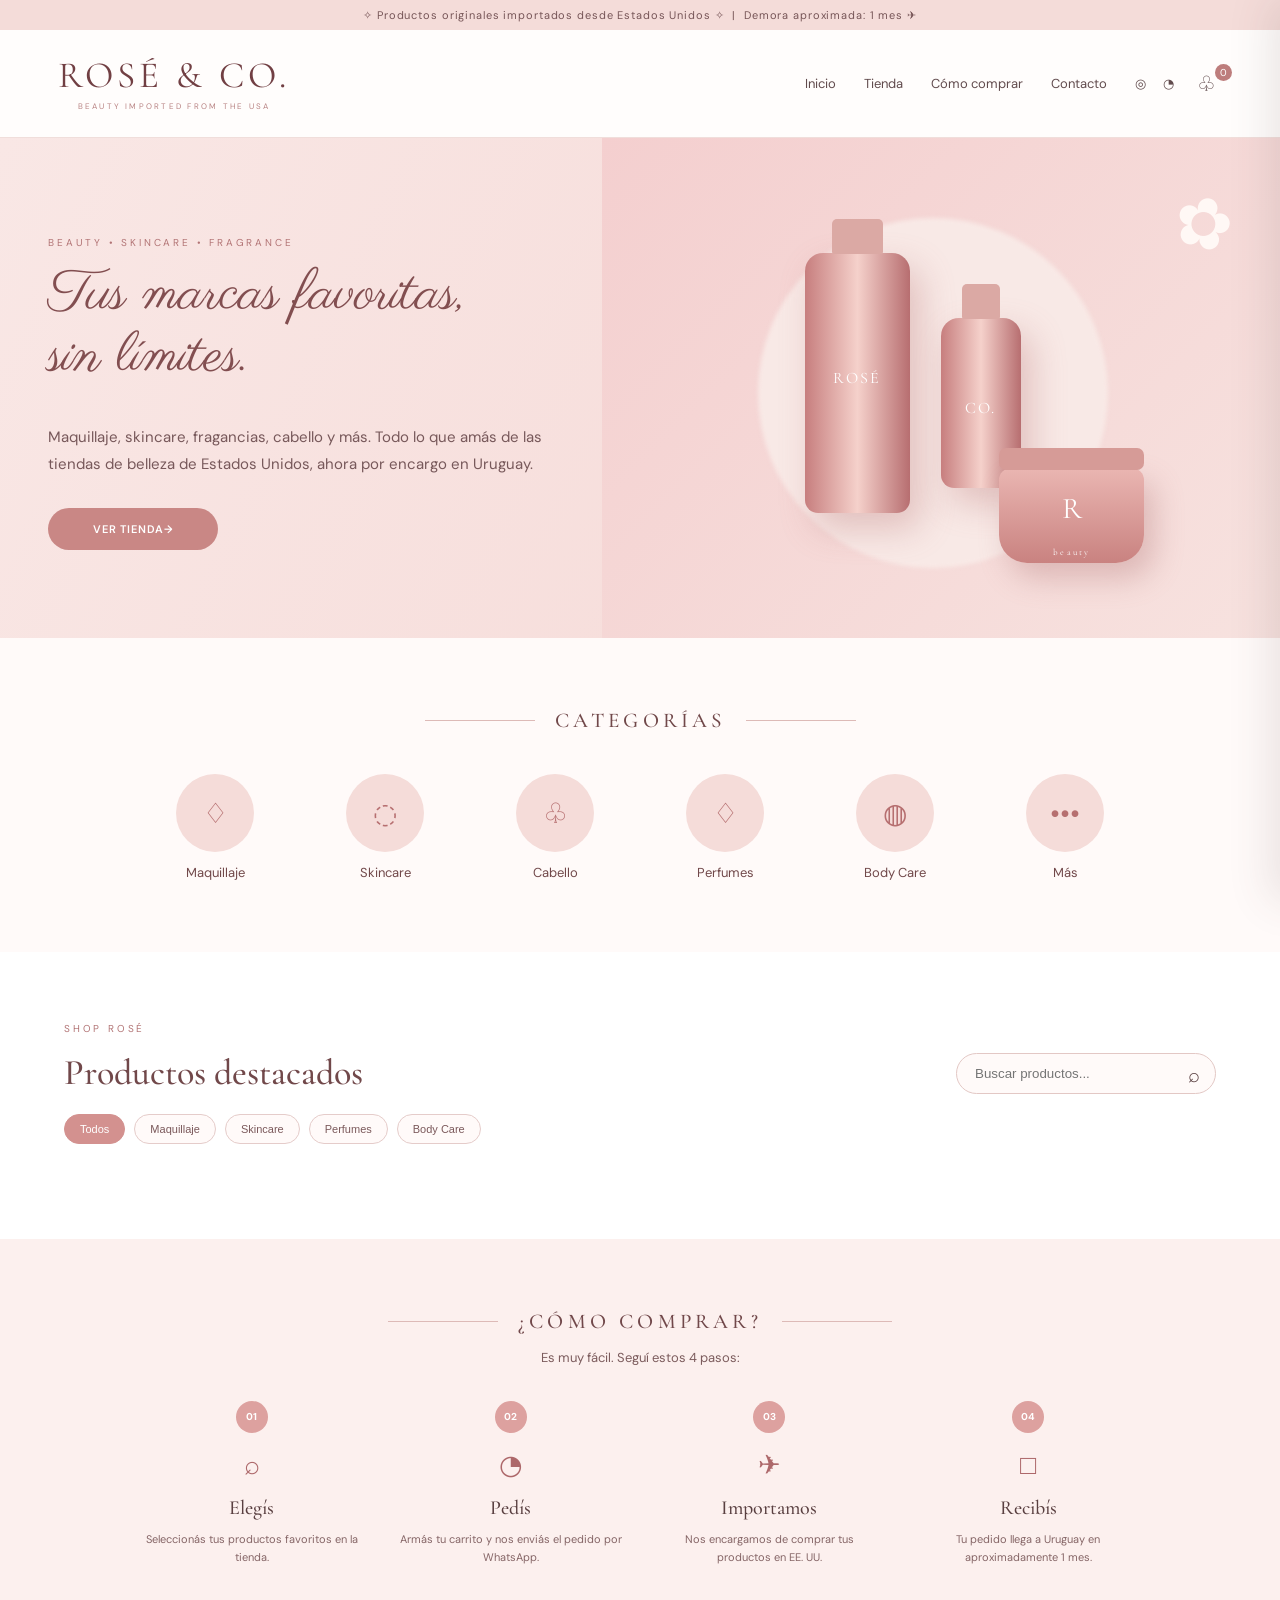
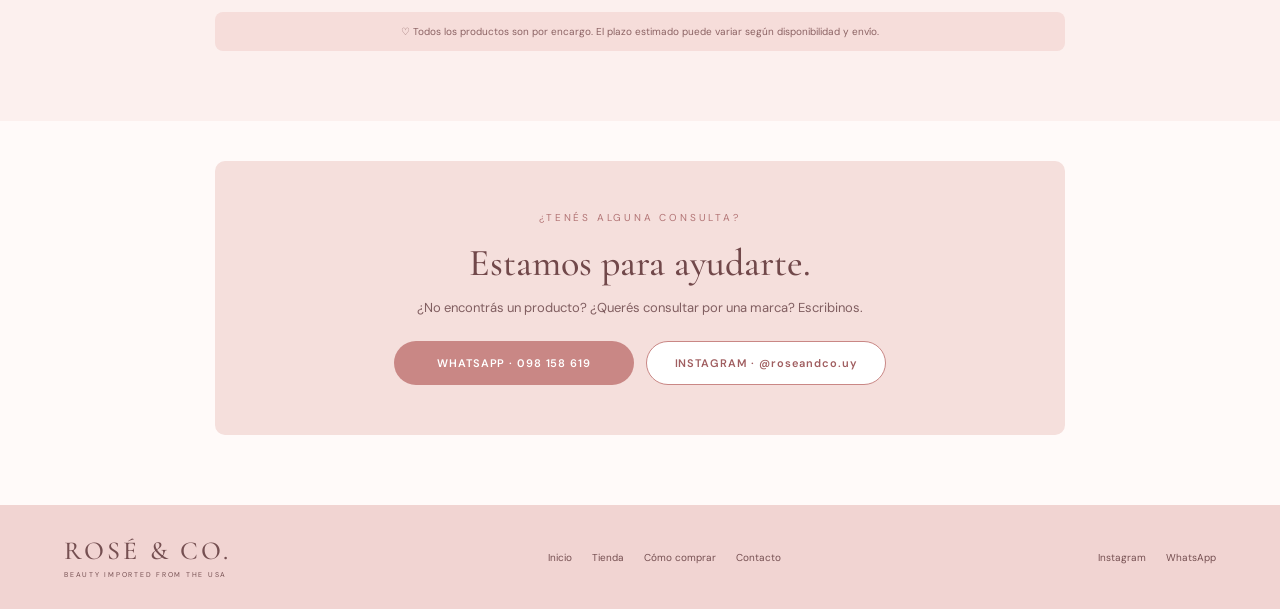
==== commit e5604994: "Modify product prices and details in index.html Updated product details for Pocket Bronze Long and r" ====
--- a/index.html
+++ b/index.html
@@ -390,8 +390,397 @@
     console.log("INDEX CARGADO");
   </script>
 
-  <script src="./products.js"></script>
-  <script src="./script.js"></script>
+ <script>
+const products = [
+  {
+    id:1,
+    name:"Pocket Bronze Long",
+    brand:"Rhode",
+    category:"Maquillaje",
+    price:1899,
+    images:["s2981116-main-zoom.jpg.webp"],
+    description:"Bronceador en crema de larga duración que proporciona un color hidratante y edificable y se mezcla sin problemas, añadiendo calidez bañada por el sol y una dimensión suave. Consulta por el tono que quieras. Pedidos por encargue, llegan a Uruguay el 25/01/2027"
+  },
+  {
+    id:2,
+    name:"Pocket Blush",
+    brand:"Rhode",
+    category:"Maquillaje",
+    price:1899,
+    images:["s2998102-av-3202605131739359500700-zoom.jpg.webp","s2998102-main-zoom.jpg.webp"]
+    description:"Un colorete en crema ideal para llevar a todas partes, que aporta a las mejillas y a los labios un toque de color difuminado con acabado satinado. Consulta por el tono que quieras. Pedidos por encargue, llegan a Uruguay el 25/01/2027"
+  },
+  {
+    id:3,
+    name:"Setting Spray",
+    brand:"Charlotte Tilbury",
+    category:"Maquillaje",
+    price:2290,
+    type:"bottle"
+  },
+  {
+    id:4,
+    name:"Eyeshadow Palette",
+    brand:"Huda Beauty",
+    category:"Maquillaje",
+    price:3490,
+    type:"flat"
+  },
+  {
+    id:5,
+    name:"Lip Butter Balm",
+    brand:"Summer Fridays",
+    category:"Skincare",
+    price:1790,
+    type:"bottle"
+  },
+  {
+    id:6,
+    name:"Lip Sleeping Mask",
+    brand:"Laneige",
+    category:"Skincare",
+    price:1490,
+    type:"round"
+  },
+  {
+    id:7,
+    name:"Eau de Parfum",
+    brand:"Marc Jacobs",
+    category:"Perfumes",
+    price:3290,
+    type:"bottle"
+  },
+  {
+    id:8,
+    name:"Hydrating Cream",
+    brand:"Tatcha",
+    category:"Skincare",
+    price:3890,
+    type:"round"
+  }
+];
+
+let cart = JSON.parse(localStorage.getItem("roseCart") || "[]");
+let currentFilter = "Todos";
+
+const money = n => "$U " + n.toLocaleString("es-UY");
+const grid = document.getElementById("productGrid");
+
+function renderProducts(){
+  const query = document.getElementById("search").value.toLowerCase().trim();
+
+  const filtered = products.filter(p =>
+    (currentFilter === "Todos" || p.category === currentFilter) &&
+    `${p.name} ${p.brand} ${p.category}`.toLowerCase().includes(query)
+  );
+
+  grid.innerHTML = filtered.map(p => {
+
+    const image =
+      p.images && p.images.length
+        ? p.images[0]
+        : p.image
+          ? p.image
+          : null;
+
+    return `
+      <article class="product-card" onclick="openProduct(${p.id})">
+
+        <div class="product-image">
+
+          ${
+            image
+              ? `<img src="${image}" alt="${p.brand} ${p.name}">`
+              : `<div class="shape ${p.type || ""}">
+                  ${
+                    p.type === "flat"
+                      ? "BEAUTY"
+                      : p.brand.split(" ")[0].toUpperCase()
+                  }
+                </div>`
+          }
+
+        </div>
+
+        <div class="product-info">
+
+          <div class="category-name">${p.category}</div>
+
+          <h3>${p.brand} ${p.name}</h3>
+
+          <div class="price">${money(p.price)}</div>
+
+          <button
+            class="add"
+            onclick="event.stopPropagation(); addToCart(${p.id})"
+          >
+            ♧ &nbsp; AGREGAR AL CARRITO
+          </button>
+
+        </div>
+
+      </article>
+    `;
+
+  }).join("");
+}
+
+function openProduct(id){
+  window.location.href = `producto.html?id=${id}`;
+}
+
+function addToCart(id){
+
+  const found = cart.find(i => i.id === id);
+
+  if(found){
+    found.qty++;
+  }else{
+    cart.push({id:id,qty:1});
+  }
+
+  saveCart();
+  openCart();
+}
+
+function saveCart(){
+
+  localStorage.setItem(
+    "roseCart",
+    JSON.stringify(cart)
+  );
+
+  renderCart();
+}
+
+function renderCart(){
+
+  const items = document.getElementById("cartItems");
+
+  const count = cart.reduce(
+    (sum,item) => sum + item.qty,
+    0
+  );
+
+  document.getElementById("cartCount").textContent = count;
+
+  if(!cart.length){
+
+    items.innerHTML =
+      '<div class="empty-cart">Tu carrito está vacío ♡</div>';
+
+    document.getElementById("cartTotal").textContent = money(0);
+
+    return;
+  }
+
+  let total = 0;
+
+  items.innerHTML = cart.map(i => {
+
+    const p = products.find(x => x.id === i.id);
+
+    if(!p) return "";
+
+    total += p.price * i.qty;
+
+    return `
+      <div class="cart-item">
+
+        <div class="cart-thumb">
+          ${p.brand.split(" ")[0]}
+        </div>
+
+        <div>
+          <h4>${p.brand} ${p.name}</h4>
+
+          <p>
+            ${money(p.price)} · Cantidad: ${i.qty}
+          </p>
+
+          <div class="qty">
+
+            <button onclick="changeQty(${p.id},-1)">−</button>
+
+            <span>${i.qty}</span>
+
+            <button onclick="changeQty(${p.id},1)">+</button>
+
+            <button
+              class="remove"
+              onclick="removeItem(${p.id})"
+            >
+              Eliminar
+            </button>
+
+          </div>
+        </div>
+
+        <strong>
+          ${money(p.price * i.qty)}
+        </strong>
+
+      </div>
+    `;
+  }).join("");
+
+  document.getElementById("cartTotal").textContent = money(total);
+}
+
+function changeQty(id,delta){
+
+  const item = cart.find(i => i.id === id);
+
+  if(!item) return;
+
+  item.qty += delta;
+
+  if(item.qty <= 0){
+    cart = cart.filter(i => i.id !== id);
+  }
+
+  saveCart();
+}
+
+function removeItem(id){
+
+  cart = cart.filter(i => i.id !== id);
+
+  saveCart();
+}
+
+function openCart(){
+
+  document
+    .getElementById("cartPanel")
+    .classList.add("open");
+
+  document
+    .getElementById("overlay")
+    .classList.add("show");
+}
+
+function closeCart(){
+
+  document
+    .getElementById("cartPanel")
+    .classList.remove("open");
+
+  document
+    .getElementById("overlay")
+    .classList.remove("show");
+}
+
+document
+  .getElementById("cartButton")
+  .addEventListener("click",openCart);
+
+document
+  .getElementById("closeCart")
+  .addEventListener("click",closeCart);
+
+document
+  .getElementById("overlay")
+  .addEventListener("click",closeCart);
+
+document
+  .getElementById("search")
+  .addEventListener("input",renderProducts);
+
+document
+  .querySelectorAll(".filter")
+  .forEach(btn => btn.addEventListener("click",()=>{
+
+    document
+      .querySelectorAll(".filter")
+      .forEach(x => x.classList.remove("active"));
+
+    btn.classList.add("active");
+
+    currentFilter = btn.dataset.filter;
+
+    renderProducts();
+  }));
+
+document
+  .querySelectorAll(".category")
+  .forEach(btn => btn.addEventListener("click",()=>{
+
+    currentFilter = btn.dataset.category;
+
+    document
+      .querySelectorAll(".filter")
+      .forEach(x =>
+        x.classList.toggle(
+          "active",
+          x.dataset.filter === currentFilter
+        )
+      );
+
+    renderProducts();
+
+    document
+      .getElementById("tienda")
+      .scrollIntoView({behavior:"smooth"});
+  }));
+
+document
+  .getElementById("checkout")
+  .addEventListener("click",()=>{
+
+    if(!cart.length){
+      alert("Tu carrito está vacío.");
+      return;
+    }
+
+    let total = 0;
+
+    let message =
+      "Hola Rosé & Co. ♡ Quiero realizar el siguiente pedido:%0A%0A";
+
+    cart.forEach(i => {
+
+      const p = products.find(x => x.id === i.id);
+
+      if(!p) return;
+
+      total += p.price * i.qty;
+
+      message +=
+        `• ${p.brand} ${p.name} x${i.qty} — ${money(p.price * i.qty)}%0A`;
+    });
+
+    message +=
+      `%0A*Total: ${money(total)}*%0A%0ASé que los productos son por encargo y demoran aproximadamente 1 mes.`;
+
+    window.open(
+      `https://wa.me/59898158619?text=${message}`,
+      "_blank"
+    );
+  });
+
+document
+  .querySelector(".mobile-menu")
+  .addEventListener("click",()=>{
+
+    document
+      .getElementById("mainNav")
+      .classList.toggle("open");
+  });
+
+document
+  .querySelectorAll("#mainNav a")
+  .forEach(a => a.addEventListener("click",()=>{
+
+    document
+      .getElementById("mainNav")
+      .classList.remove("open");
+  }));
+
+renderProducts();
+renderCart();
+
+</script>
 
 </body>
 </html>
--- a/styles.css
+++ b/styles.css
@@ -1012,82 +1012,282 @@
 @media(max-width:560px){
 
   .topbar{
-    font-size:9px
+    font-size:9px;
   }
 
   .header{
-    padding:0 18px
+    padding:0 18px;
   }
 
   .header-actions a{
-    display:none
+    display:none;
   }
 
   .hero h1{
-    font-size:45px
+    font-size:45px;
   }
 
   .hero-text{
-    font-size:13px
+    font-size:13px;
   }
 
   .section{
-    padding:52px 18px
+    padding:52px 18px;
   }
 
   .category-grid{
     grid-template-columns:repeat(3,1fr);
-    gap:18px 6px
+    gap:18px 6px;
   }
 
   .category i{
     width:62px;
-    height:62px
+    height:62px;
   }
 
   .product-grid{
     grid-template-columns:1fr 1fr;
-    gap:12px
+    gap:12px;
   }
 
   .product-image{
-    height:170px
+    height:170px;
   }
 
   .product-image .shape{
-    transform:scale(.72)
+    transform:scale(.72);
   }
 
   .product-info{
-    padding:11px
+    padding:11px;
   }
 
   .product-info h3{
-    font-size:15px
+    font-size:15px;
   }
 
   .steps{
     grid-template-columns:1fr 1fr;
-    gap:18px
+    gap:18px;
   }
 
   .contact-card{
-    padding:35px 20px
+    padding:35px 20px;
   }
 
   .contact-card h2{
-    font-size:32px
+    font-size:32px;
   }
 
   footer{
     flex-direction:column;
     gap:20px;
-    text-align:center
+    text-align:center;
   }
 
   .footer-links{
     flex-wrap:wrap;
-    justify-content:center
-  }
-
-}
+    justify-content:center;
+  }
+
+}
+
+
+/* =========================
+   GALERÍA PÁGINA DE PRODUCTO
+========================= */
+
+.product-page{
+  max-width:1050px;
+  margin:35px auto 60px;
+  padding:20px 30px;
+}
+
+.product-detail{
+  display:grid;
+  grid-template-columns:minmax(300px,420px) 1fr;
+  gap:45px;
+  align-items:start;
+}
+
+.product-gallery{
+  width:100%;
+  min-width:0;
+}
+
+.main-product-image{
+  width:100%;
+  height:410px;
+  background:linear-gradient(135deg,#f8e4e2,#efd0ce);
+  border-radius:18px;
+  position:relative;
+  display:flex;
+  align-items:center;
+  justify-content:center;
+  overflow:hidden;
+  padding:30px;
+}
+
+.main-product-image img{
+  display:block;
+  width:auto;
+  height:auto;
+  max-width:70%;
+  max-height:85%;
+  object-fit:contain;
+}
+
+.gallery-arrow{
+  position:absolute;
+  top:50%;
+  transform:translateY(-50%);
+  width:38px;
+  height:38px;
+  border-radius:50%;
+  border:1px solid #ead2cf;
+  background:rgba(255,255,255,.9);
+  color:#8c5b5d;
+  font-size:27px;
+  cursor:pointer;
+  z-index:2;
+}
+
+.gallery-arrow.left{
+  left:12px;
+}
+
+.gallery-arrow.right{
+  right:12px;
+}
+
+.product-thumbnails{
+  display:flex;
+  gap:10px;
+  overflow-x:auto;
+  margin-top:14px;
+  padding:2px 2px 7px;
+}
+
+.product-thumbnails button{
+  flex:0 0 70px;
+  width:70px;
+  height:70px;
+  padding:5px;
+  border:1px solid #ead2cf;
+  border-radius:9px;
+  background:#fff;
+  cursor:pointer;
+}
+
+.product-thumbnails button.active{
+  border:2px solid #c98785;
+}
+
+.product-thumbnails img{
+  width:100%;
+  height:100%;
+  object-fit:contain;
+}
+
+.product-detail-info{
+  padding-top:25px;
+}
+
+.product-detail-info .category-name{
+  color:#b17c7c;
+  font-size:11px;
+  letter-spacing:.18em;
+  text-transform:uppercase;
+  margin-bottom:10px;
+}
+
+.product-detail-info h1{
+  font-family:"Cormorant Garamond",serif;
+  font-size:42px;
+  line-height:1.1;
+  font-weight:500;
+  color:#66494b;
+  margin:0 0 18px;
+}
+
+.product-detail-price{
+  font-size:25px;
+  font-weight:600;
+  color:#a25e60;
+  margin:0 0 25px;
+}
+
+.product-full-description{
+  font-family:"DM Sans",sans-serif;
+  font-size:14px;
+  line-height:1.8;
+  color:#76595b;
+  margin:0 0 30px;
+  max-width:520px;
+}
+
+.product-add{
+  width:auto;
+  min-width:270px;
+  padding:14px 25px;
+  border-radius:28px;
+}
+
+
+/* TABLET */
+
+@media(max-width:900px){
+
+  .product-detail{
+    grid-template-columns:minmax(280px,380px) 1fr;
+    gap:35px;
+  }
+
+  .main-product-image{
+    height:370px;
+  }
+
+  .product-detail-info h1{
+    font-size:36px;
+  }
+
+}
+
+
+/* CELULAR */
+
+@media(max-width:700px){
+
+  .product-page{
+    margin:15px auto 40px;
+    padding:18px;
+  }
+
+  .product-detail{
+    display:block;
+  }
+
+  .main-product-image{
+    height:350px;
+    padding:25px;
+  }
+
+  .main-product-image img{
+    max-width:75%;
+    max-height:88%;
+  }
+
+  .product-detail-info{
+    padding-top:30px;
+  }
+
+  .product-detail-info h1{
+    font-size:34px;
+  }
+
+  .product-add{
+    width:100%;
+    min-width:0;
+  }
+
+}
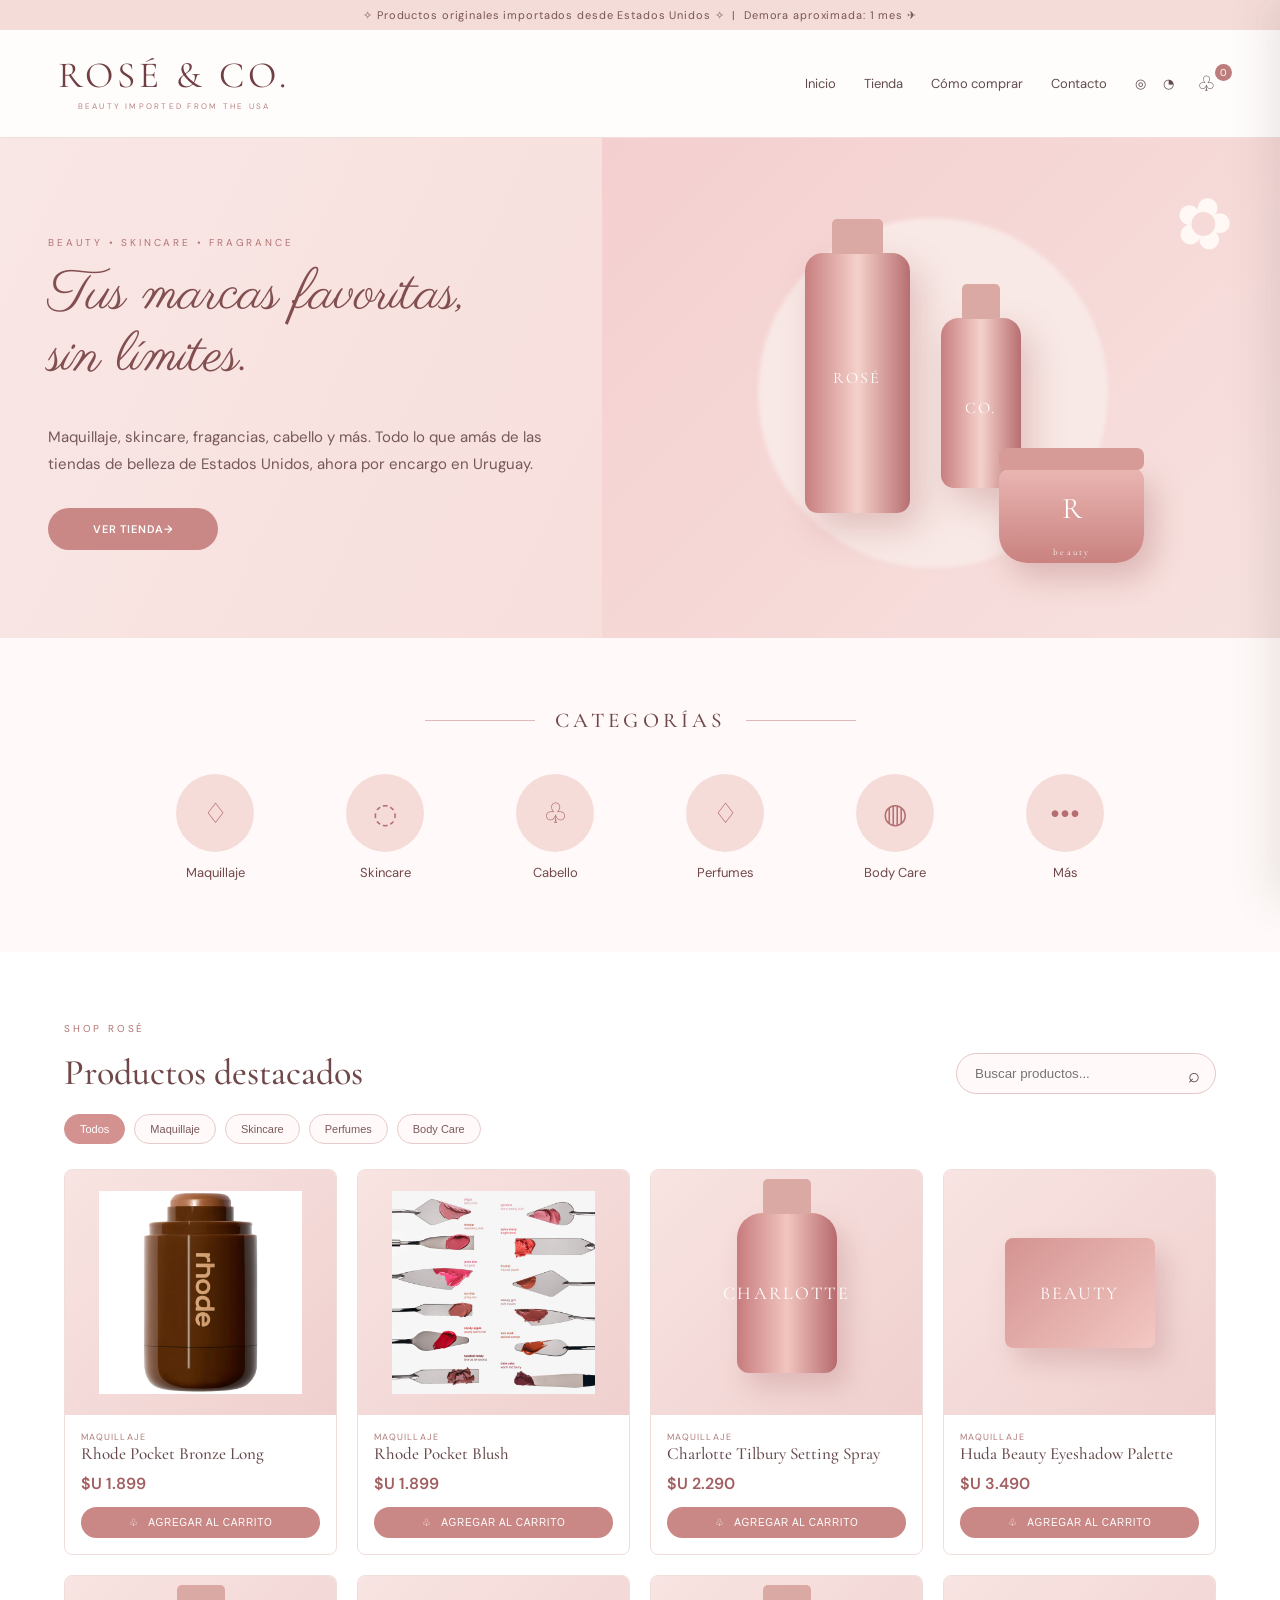
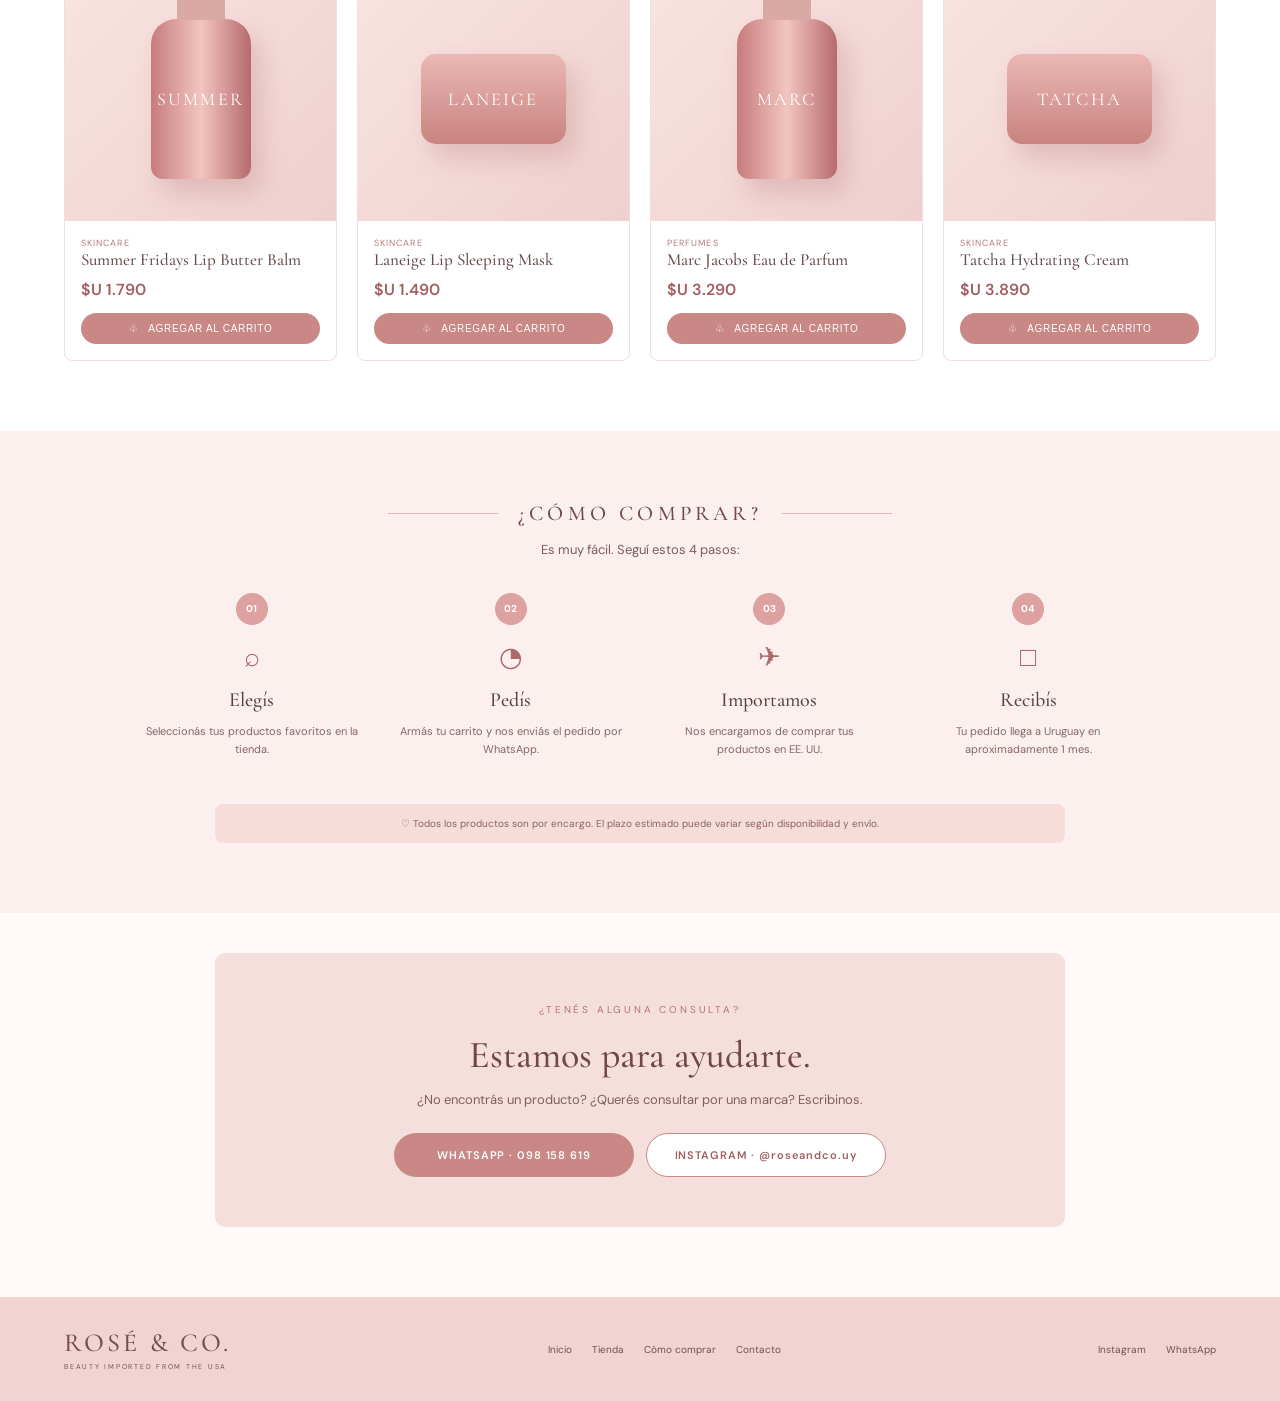
==== commit 9ca541ca: "Fix formatting of images array in index.html" ====
--- a/index.html
+++ b/index.html
@@ -407,7 +407,7 @@
     brand:"Rhode",
     category:"Maquillaje",
     price:1899,
-    images:["s2998102-av-3202605131739359500700-zoom.jpg.webp","s2998102-main-zoom.jpg.webp"]
+    images:["s2998102-av-3202605131739359500700-zoom.jpg.webp","s2998102-main-zoom.jpg.webp"],
     description:"Un colorete en crema ideal para llevar a todas partes, que aporta a las mejillas y a los labios un toque de color difuminado con acabado satinado. Consulta por el tono que quieras. Pedidos por encargue, llegan a Uruguay el 25/01/2027"
   },
   {
